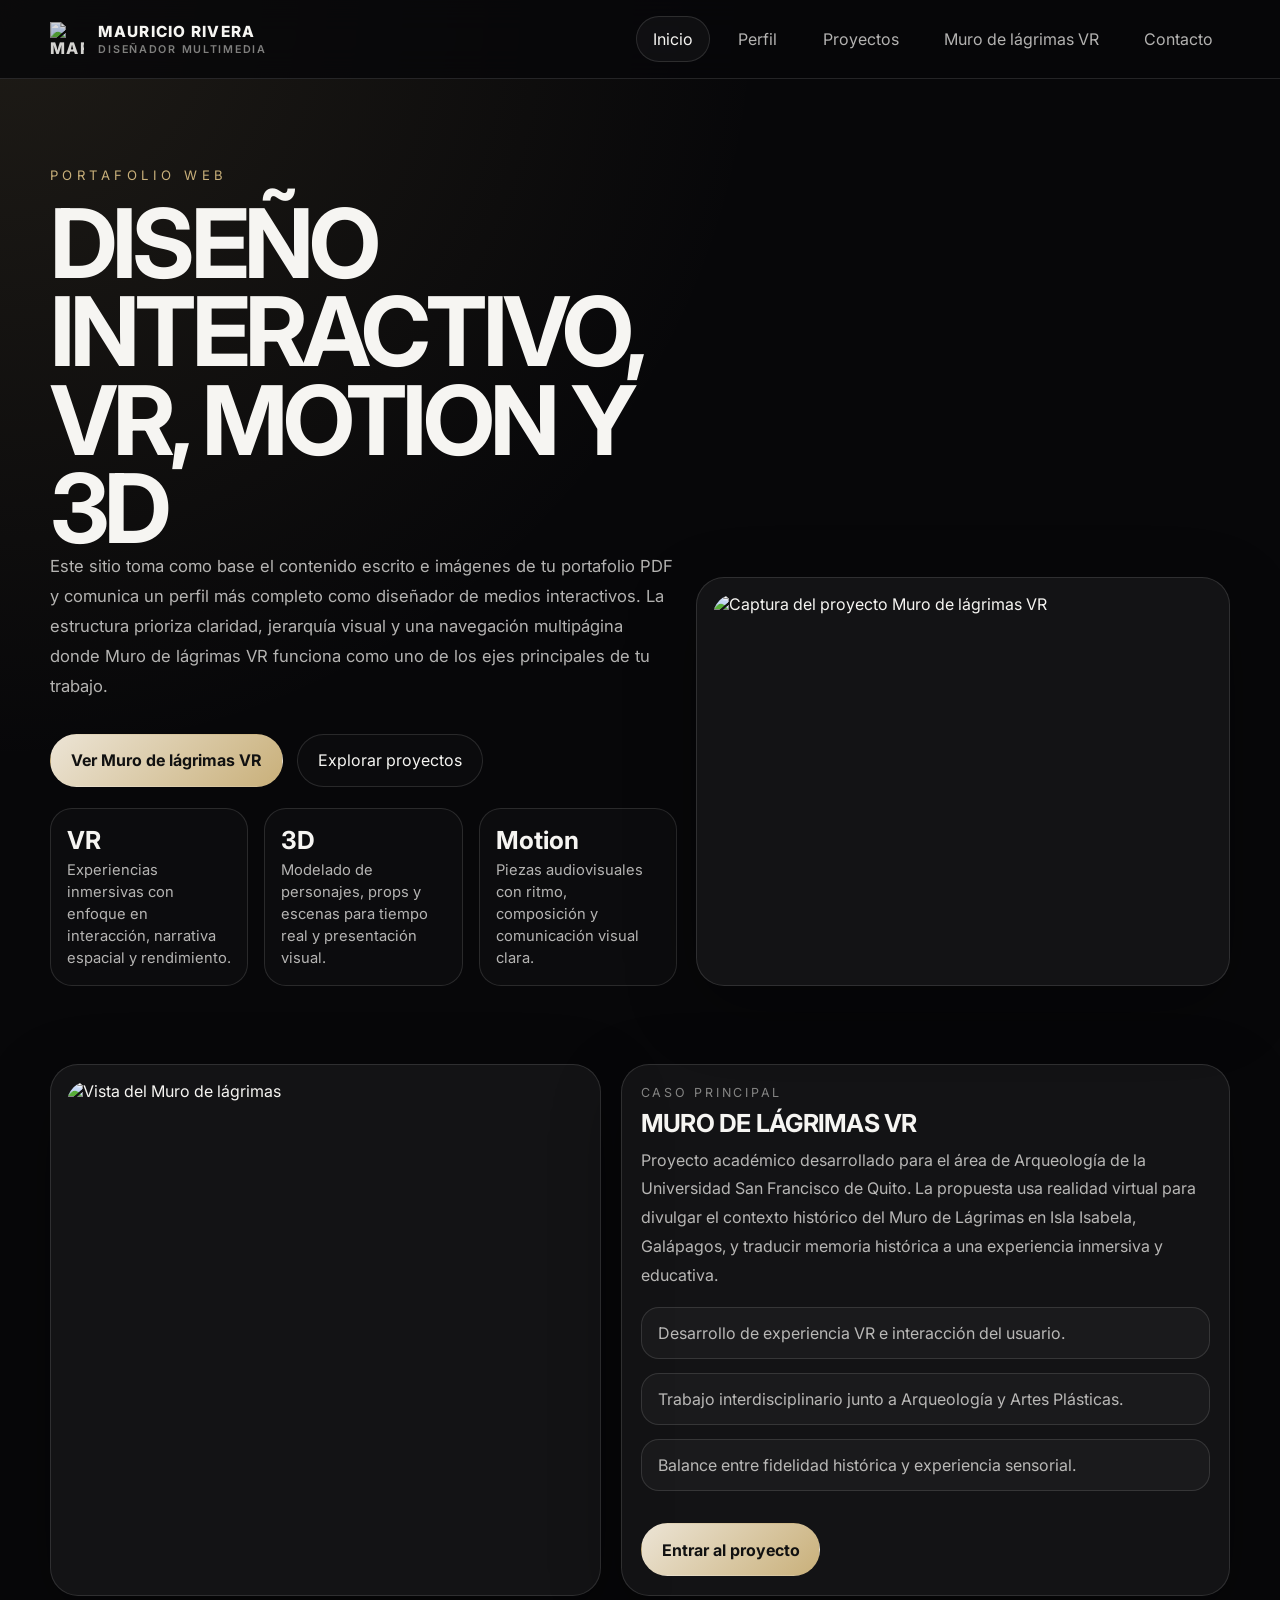
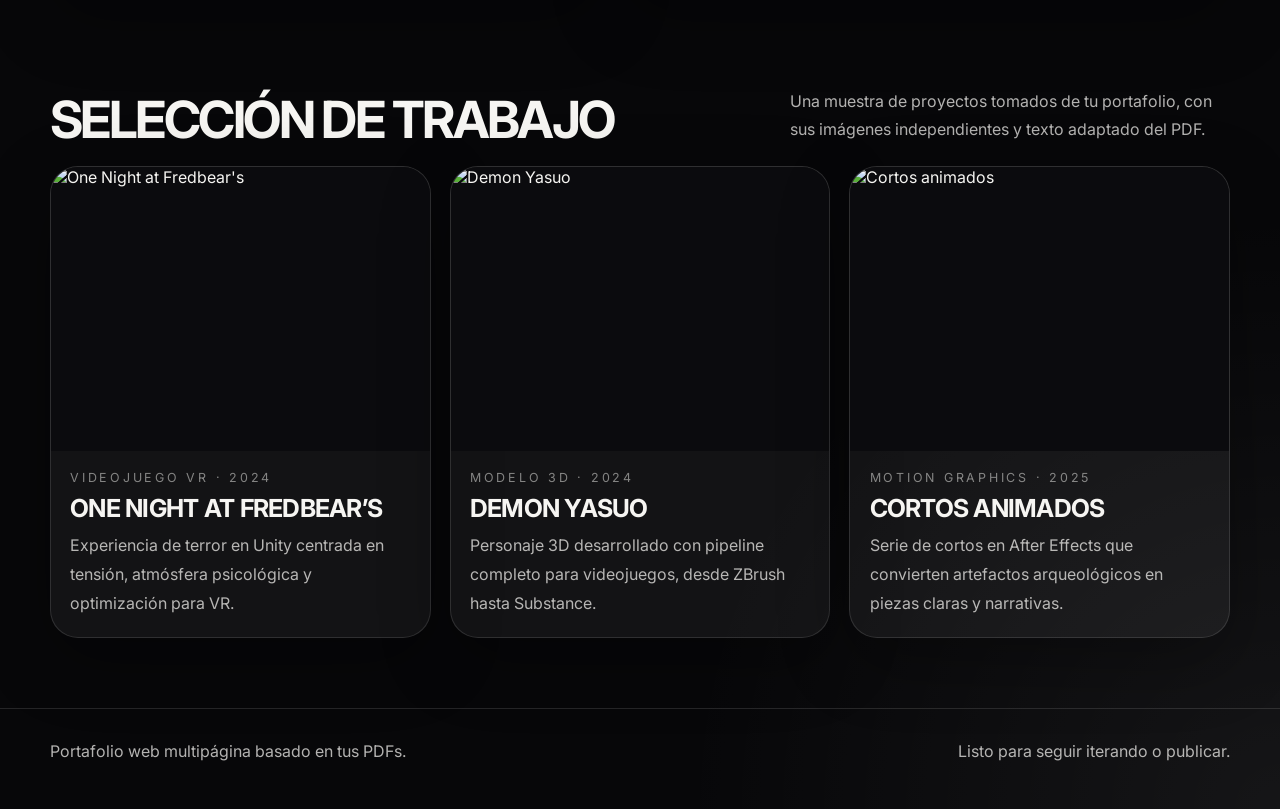
==== index.html @ 61625e36 "Add files via upload" ====
<!doctype html>
<html lang="es">
<head>
  <meta charset="UTF-8" />
  <meta name="viewport" content="width=device-width, initial-scale=1.0" />
  <title>Mauricio Rivera | Portafolio</title>
  <link rel="preconnect" href="https://fonts.googleapis.com">
  <link rel="preconnect" href="https://fonts.gstatic.com" crossorigin>
  <link href="https://fonts.googleapis.com/css2?family=Inter:wght@400;500;600;700;800;900&display=swap" rel="stylesheet">
  <link rel="stylesheet" href="styles.css" />
</head>
<body>
<nav class="nav">
  <div class="container nav-inner">
    <a class="brand" href="index.html">
      <img src="assets/logo-mark.png" alt="Marca gráfica" />
      <div>
        <span>Mauricio Rivera</span>
        <small>Diseñador Multimedia</small>
      </div>
    </a>
    <div class="nav-links">
      <a data-link href="index.html">Inicio</a>
      <a data-link href="about.html">Perfil</a>
      <a data-link href="projects.html">Proyectos</a>
      <a data-link href="muro-de-lagrimas-vr.html">Muro de lágrimas VR</a>
      <a data-link href="contact.html">Contacto</a>
    </div>
  </div>
</nav>

<header class="hero">
  <div class="container hero-grid">
    <div>
      <div class="kicker">Portafolio web</div>
      <h1>Diseño interactivo, VR, motion y 3D</h1>
      <p>Este sitio toma como base el contenido escrito e imágenes de tu portafolio PDF y comunica un perfil más completo como diseñador de medios interactivos. La estructura prioriza claridad, jerarquía visual y una navegación multipágina donde Muro de lágrimas VR funciona como uno de los ejes principales de tu trabajo.</p>
      <div class="actions">
        <a class="btn primary" href="muro-de-lagrimas-vr.html">Ver Muro de lágrimas VR</a>
        <a class="btn" href="projects.html">Explorar proyectos</a>
      </div>
      <div class="metric-grid">
        <div class="metric"><strong>VR</strong><span>Experiencias inmersivas con enfoque en interacción, narrativa espacial y rendimiento.</span></div>
        <div class="metric"><strong>3D</strong><span>Modelado de personajes, props y escenas para tiempo real y presentación visual.</span></div>
        <div class="metric"><strong>Motion</strong><span>Piezas audiovisuales con ritmo, composición y comunicación visual clara.</span></div>
      </div>
    </div>
    <div class="card hero-card">
      <img src="assets/muro-casa.png" alt="Captura del proyecto Muro de lágrimas VR" />
    </div>
  </div>
</header>

<section class="section">
  <div class="container">
    <div class="feature">
      <div class="card feature-media">
        <img src="assets/muro-contexto.png" alt="Vista del Muro de lágrimas" />
      </div>
      <div class="panel feature-copy">
        <div class="meta">Caso principal</div>
        <h3>Muro de lágrimas VR</h3>
        <p>Proyecto académico desarrollado para el área de Arqueología de la Universidad San Francisco de Quito. La propuesta usa realidad virtual para divulgar el contexto histórico del Muro de Lágrimas en Isla Isabela, Galápagos, y traducir memoria histórica a una experiencia inmersiva y educativa.</p>
        <div class="checklist">
          <div>Desarrollo de experiencia VR e interacción del usuario.</div>
          <div>Trabajo interdisciplinario junto a Arqueología y Artes Plásticas.</div>
          <div>Balance entre fidelidad histórica y experiencia sensorial.</div>
        </div>
        <div class="actions">
          <a class="btn primary" href="muro-de-lagrimas-vr.html">Entrar al proyecto</a>
        </div>
      </div>
    </div>
  </div>
</section>

<section class="section">
  <div class="container">
    <div class="section-head">
      <h2>Selección de trabajo</h2>
      <p>Una muestra de proyectos tomados de tu portafolio, con sus imágenes independientes y texto adaptado del PDF.</p>
    </div>
    <div class="grid-3">
      <article class="card project-card">
        <img src="assets/fredbears-desk.png" alt="One Night at Fredbear's" />
        <div class="copy">
          <div class="meta">Videojuego VR · 2024</div>
          <h3>One Night at Fredbear’s</h3>
          <p>Experiencia de terror en Unity centrada en tensión, atmósfera psicológica y optimización para VR.</p>
        </div>
      </article>
      <article class="card project-card">
        <img src="assets/demon-yasuo-main.png" alt="Demon Yasuo" />
        <div class="copy">
          <div class="meta">Modelo 3D · 2024</div>
          <h3>Demon Yasuo</h3>
          <p>Personaje 3D desarrollado con pipeline completo para videojuegos, desde ZBrush hasta Substance.</p>
        </div>
      </article>
      <article class="card project-card">
        <img src="assets/cortos-1.png" alt="Cortos animados" />
        <div class="copy">
          <div class="meta">Motion Graphics · 2025</div>
          <h3>Cortos animados</h3>
          <p>Serie de cortos en After Effects que convierten artefactos arqueológicos en piezas claras y narrativas.</p>
        </div>
      </article>
    </div>
  </div>
</section>

<footer class="footer"><div class="container"><span>Portafolio web multipágina basado en tus PDFs.</span><span>Listo para seguir iterando o publicar.</span></div></footer>
<script src="script.js"></script>
</body>
</html>
---- styles.css ----
:root {
  --bg: #070709;
  --bg-soft: #111116;
  --panel: rgba(255,255,255,0.05);
  --panel-2: rgba(255,255,255,0.08);
  --line: rgba(255,255,255,0.12);
  --text: #f6f5f2;
  --muted: rgba(246,245,242,0.72);
  --muted-2: rgba(246,245,242,0.5);
  --accent: #c9b07a;
  --accent-2: #ece4d5;
  --max: 1180px;
  --radius: 28px;
  --shadow: 0 22px 70px rgba(0,0,0,0.32);
}
* { box-sizing: border-box; }
html { scroll-behavior: smooth; }
body {
  margin: 0;
  font-family: Inter, ui-sans-serif, system-ui, -apple-system, BlinkMacSystemFont, "Segoe UI", sans-serif;
  color: var(--text);
  background:
    radial-gradient(circle at top left, rgba(201,176,122,0.12), transparent 28%),
    radial-gradient(circle at bottom right, rgba(255,255,255,0.06), transparent 22%),
    var(--bg);
}
a { color: inherit; text-decoration: none; }
img { max-width: 100%; display: block; }
.container { width: min(calc(100% - 2rem), var(--max)); margin: 0 auto; }
.nav {
  position: sticky; top: 0; z-index: 50;
  border-bottom: 1px solid var(--line);
  background: rgba(7,7,9,0.8);
  backdrop-filter: blur(16px);
}
.nav-inner {
  min-height: 78px; display: flex; align-items: center; justify-content: space-between; gap: 1rem;
}
.brand { display:flex; align-items:center; gap: .9rem; font-weight: 800; letter-spacing: .08em; text-transform: uppercase; }
.brand img { width: 34px; height: 34px; opacity:.86; }
.brand span { display:block; font-size:.96rem; }
.brand small { display:block; color: var(--muted-2); letter-spacing:.16em; font-weight:600; font-size:.67rem; margin-top:.18rem; }
.nav-links { display:flex; flex-wrap:wrap; gap:.7rem; }
.nav-links a {
  color: var(--muted); padding:.76rem 1rem; border-radius:999px; border:1px solid transparent; transition:.22s ease;
}
.nav-links a:hover, .nav-links a.active { color: var(--text); border-color: var(--line); background: rgba(255,255,255,0.04); }
.hero { padding: 5.5rem 0 3.6rem; }
.hero-grid, .grid-2, .grid-3, .split-hero, .masonry { display:grid; gap:1.2rem; }
.hero-grid { grid-template-columns: 1.08fr .92fr; align-items:end; }
.kicker { color: var(--accent); text-transform: uppercase; letter-spacing: .34em; font-size: .82rem; margin-bottom: 1rem; }
h1, h2, h3, h4, p { margin: 0; }
.hero h1, .page-head h1 { font-size: clamp(3rem, 7.5vw, 6.7rem); line-height: .92; text-transform: uppercase; letter-spacing: -.05em; }
.hero p, .page-head p, .lead { color: var(--muted); line-height: 1.8; font-size: 1.04rem; }
.actions { display:flex; flex-wrap:wrap; gap:.9rem; margin-top: 2rem; }
.btn {
  display:inline-flex; align-items:center; justify-content:center; padding:.96rem 1.24rem; border-radius:999px; border:1px solid var(--line);
  color: var(--text); transition:.22s ease; background: rgba(255,255,255,0.02);
}
.btn:hover { transform: translateY(-2px); }
.btn.primary { background: linear-gradient(135deg, var(--accent-2), var(--accent)); color:#111; border-color:transparent; font-weight:700; }
.card, .panel, .image-frame {
  border:1px solid var(--line); background: var(--panel); border-radius: var(--radius); box-shadow: var(--shadow);
}
.card { overflow:hidden; }
.panel { padding: 1.5rem; }
.hero-card { padding: 1rem; }
.hero-card img { width:100%; aspect-ratio: 4/3; object-fit: cover; border-radius: 22px; }
.section { padding: 1.3rem 0 4.4rem; }
.section-head {
  display:flex; align-items:end; justify-content:space-between; gap:1rem; margin-bottom:1.4rem;
}
.section-head h2 { font-size: clamp(2rem, 4vw, 4rem); line-height: .95; text-transform: uppercase; letter-spacing: -.05em; }
.section-head p { max-width: 44ch; color: var(--muted); line-height: 1.75; }
.grid-2 { grid-template-columns: repeat(2, minmax(0,1fr)); }
.grid-3 { grid-template-columns: repeat(3, minmax(0,1fr)); }
.meta { text-transform: uppercase; letter-spacing: .22em; color: var(--muted-2); font-size:.78rem; }
.project-card .copy, .feature-copy { padding:1.2rem; }
.project-card img { width:100%; aspect-ratio: 4/3; object-fit: cover; background:#0b0b0e; }
.project-card h3, .feature-copy h3 { font-size:1.55rem; text-transform: uppercase; margin:.5rem 0 .5rem; letter-spacing:-.03em; }
.project-card p, .feature-copy p, .panel p { color: var(--muted); line-height:1.8; }
.tags { display:flex; flex-wrap:wrap; gap:.6rem; margin-top:1rem; }
.tag { border:1px solid var(--line); border-radius:999px; padding:.44rem .75rem; color: var(--muted); font-size:.85rem; }
.metric-grid { display:grid; grid-template-columns: repeat(3,1fr); gap:1rem; margin-top: 1.3rem; }
.metric { padding:1rem; border-radius:22px; border:1px solid var(--line); background: rgba(255,255,255,0.025); }
.metric strong { display:block; font-size:1.55rem; margin-bottom:.25rem; }
.metric span { color: var(--muted); font-size:.92rem; line-height:1.5; }
.feature {
  display:grid; grid-template-columns: .95fr 1.05fr; gap:1.2rem; align-items:stretch;
}
.feature-media { padding:1rem; }
.feature-media img { width:100%; height:100%; min-height: 420px; object-fit: cover; border-radius:22px; }
.checklist { display:grid; gap:.85rem; margin-top:1.1rem; }
.checklist div, .bullet-list div {
  padding: .95rem 1rem; border-radius:18px; border:1px solid var(--line); background: rgba(255,255,255,0.03); color: var(--muted);
}
.gallery-4 { display:grid; grid-template-columns: repeat(4, minmax(0,1fr)); gap:1rem; }
.gallery-4 img, .gallery-3 img, .gallery-2 img {
  width:100%; aspect-ratio: 4/3; object-fit: cover; border-radius: 22px; border:1px solid var(--line); background:#0b0b0e;
}
.gallery-3 { display:grid; grid-template-columns: repeat(3, minmax(0,1fr)); gap:1rem; }
.gallery-2 { display:grid; grid-template-columns: repeat(2, minmax(0,1fr)); gap:1rem; }
.timeline { display:grid; gap:1rem; }
.timeline-item {
  display:grid; grid-template-columns: 110px 1fr; gap:1rem; padding:1.25rem; border-radius: 24px; border:1px solid var(--line); background: rgba(255,255,255,0.03);
}
.timeline-item .year { color: var(--accent); font-weight: 800; letter-spacing:.08em; }
.timeline-item h4 { text-transform: uppercase; margin-bottom:.35rem; }
.timeline-item p { color: var(--muted); line-height:1.75; }
.note-box {
  padding: 1.2rem 1.3rem; border-left: 3px solid var(--accent); background: rgba(255,255,255,0.03); border-radius: 0 22px 22px 0; color: var(--muted);
}
.footer { padding: 2rem 0 3rem; border-top:1px solid var(--line); color: var(--muted); }
.footer .container { display:flex; justify-content:space-between; gap:1rem; flex-wrap:wrap; }
.contact-stack { display:grid; gap:1rem; }
.contact-item { padding: 1.1rem 1.2rem; border:1px solid var(--line); border-radius:22px; background: rgba(255,255,255,0.03); }
.contact-item span { display:block; color: var(--muted-2); margin-bottom:.35rem; font-size:.88rem; }
.page-head { padding: 4.4rem 0 1.2rem; }
.page-grid { display:grid; grid-template-columns: .85fr 1.15fr; gap:1.2rem; align-items:start; }
.page-grid .panel.sticky { position: sticky; top: 104px; }
.project-banner { padding:1rem; }
.project-banner img { width:100%; aspect-ratio: 16/10; object-fit: cover; border-radius: 22px; }
.caption { color: var(--muted-2); font-size: .9rem; margin-top:.75rem; }
@media (max-width: 1024px) {
  .hero-grid, .feature, .page-grid, .grid-2, .grid-3, .gallery-4, .gallery-3, .gallery-2 { grid-template-columns: 1fr; }
  .metric-grid { grid-template-columns: 1fr; }
  .timeline-item { grid-template-columns: 1fr; }
}
@media (max-width: 760px) {
  .nav-inner { min-height: auto; padding: 1rem 0; align-items:start; flex-direction:column; }
  .nav-links { width:100%; }
}
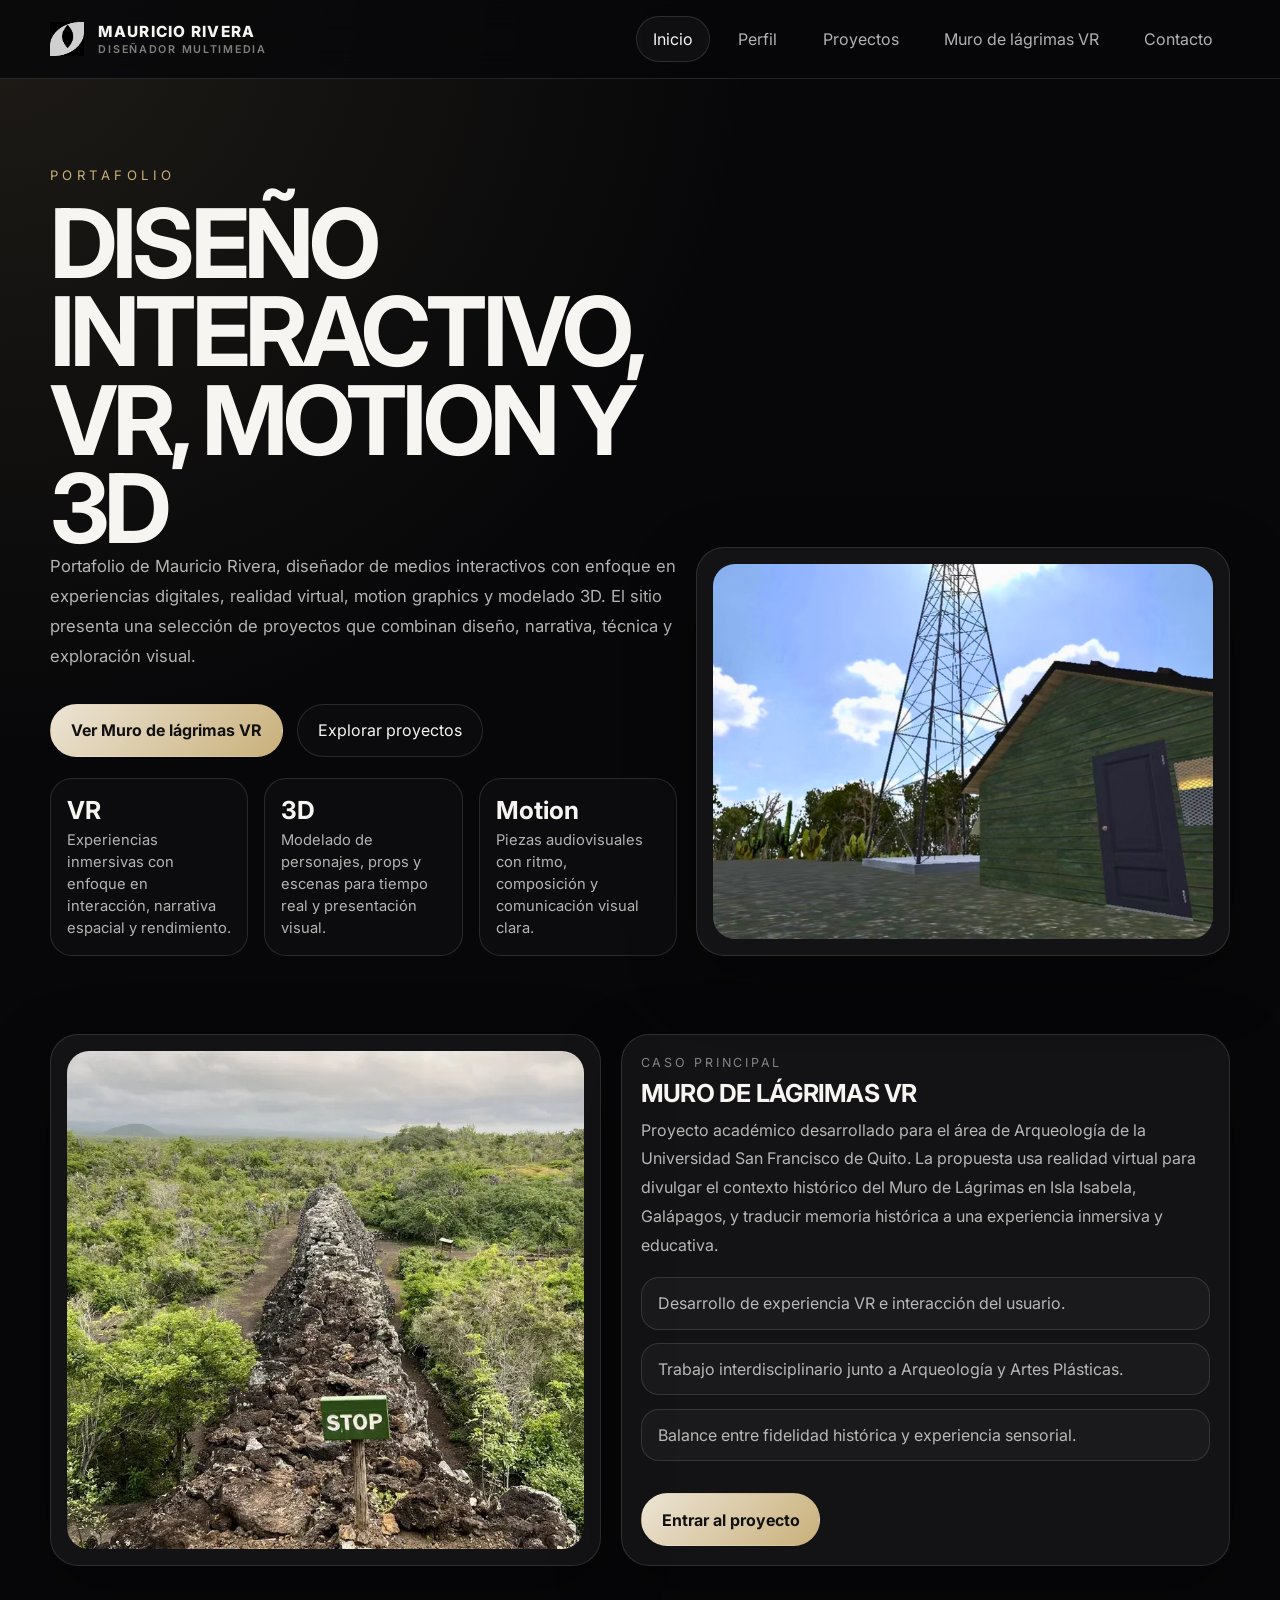
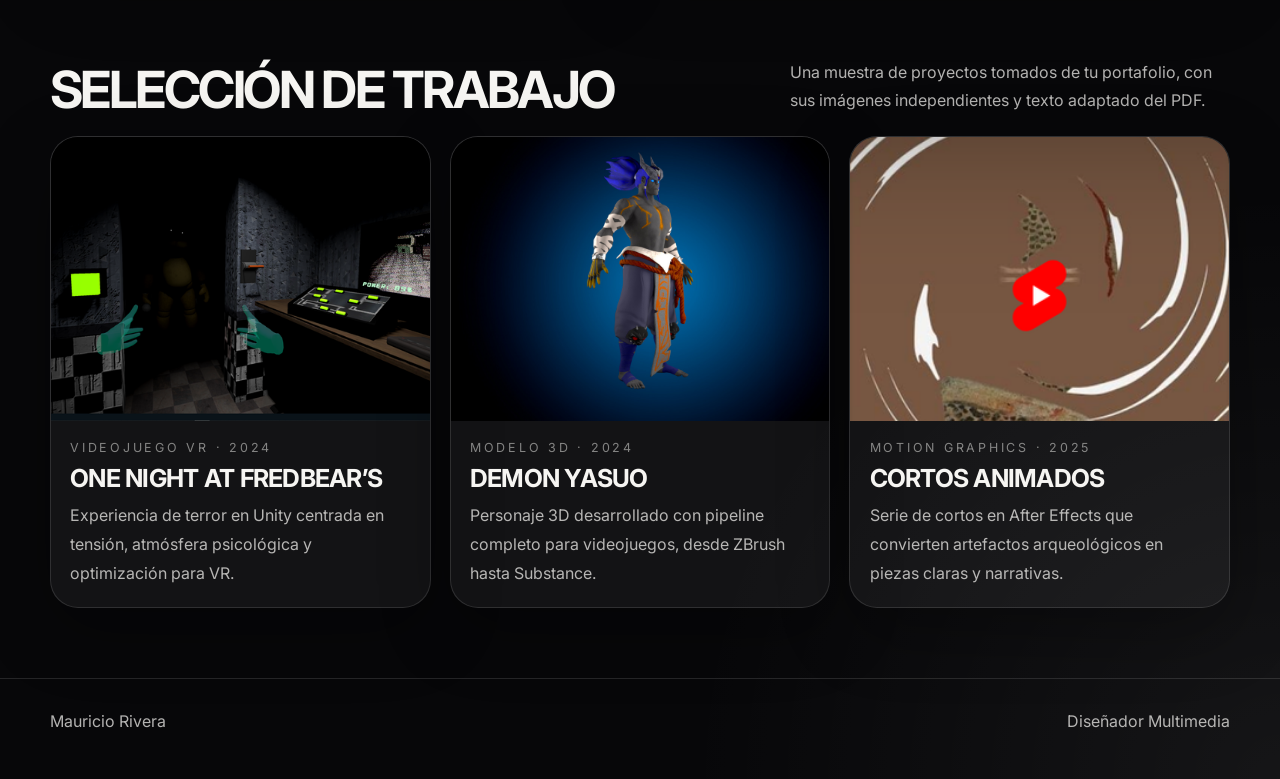
==== commit e89f3cc2: "Aa" ====
--- a/index.html
+++ b/index.html
@@ -32,9 +32,9 @@
 <header class="hero">
   <div class="container hero-grid">
     <div>
-      <div class="kicker">Portafolio web</div>
+      <div class="kicker">Portafolio</div>
       <h1>Diseño interactivo, VR, motion y 3D</h1>
-      <p>Este sitio toma como base el contenido escrito e imágenes de tu portafolio PDF y comunica un perfil más completo como diseñador de medios interactivos. La estructura prioriza claridad, jerarquía visual y una navegación multipágina donde Muro de lágrimas VR funciona como uno de los ejes principales de tu trabajo.</p>
+      <p>Portafolio de Mauricio Rivera, diseñador de medios interactivos con enfoque en experiencias digitales, realidad virtual, motion graphics y modelado 3D. El sitio presenta una selección de proyectos que combinan diseño, narrativa, técnica y exploración visual.</p>
       <div class="actions">
         <a class="btn primary" href="muro-de-lagrimas-vr.html">Ver Muro de lágrimas VR</a>
         <a class="btn" href="projects.html">Explorar proyectos</a>
@@ -109,7 +109,7 @@
   </div>
 </section>
 
-<footer class="footer"><div class="container"><span>Portafolio web multipágina basado en tus PDFs.</span><span>Listo para seguir iterando o publicar.</span></div></footer>
+<footer class="footer"><div class="container"><span>Mauricio Rivera</span><span>Diseñador Multimedia</span></div></footer>
 <script src="script.js"></script>
 </body>
 </html>
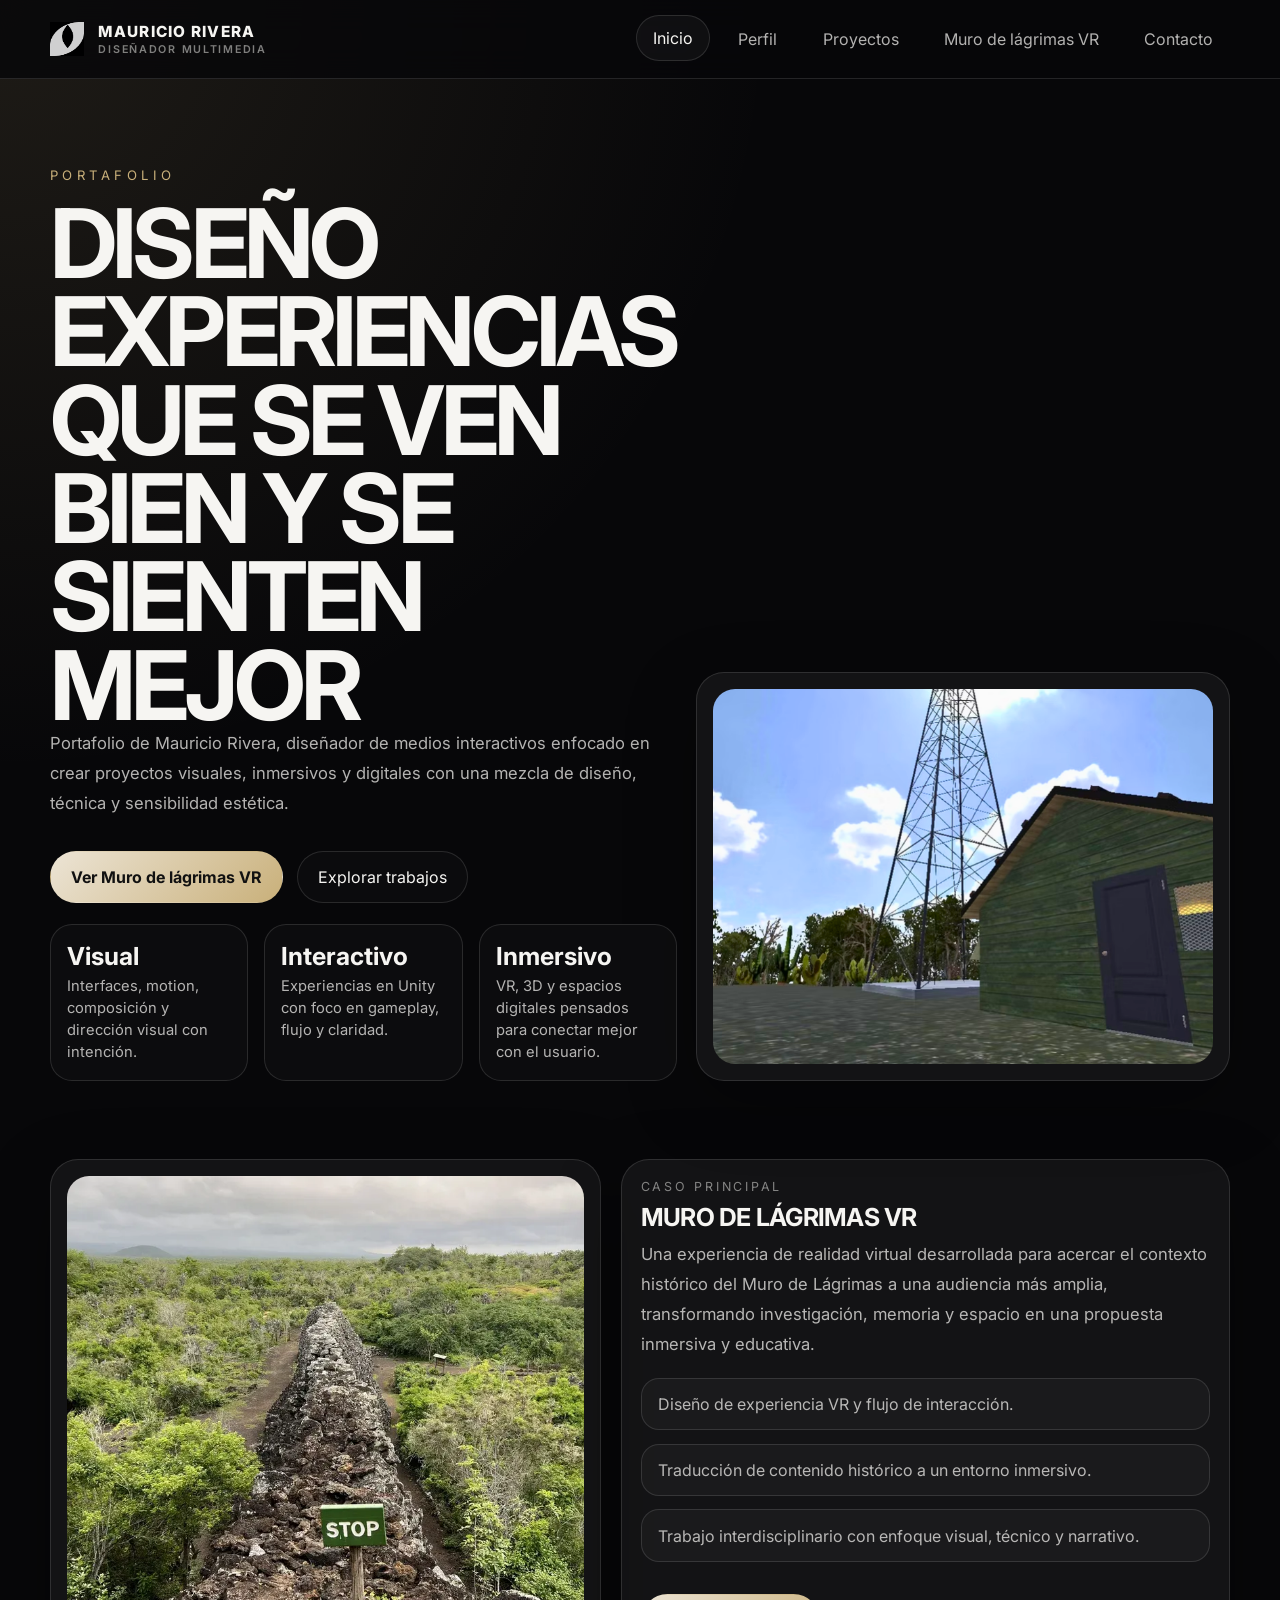
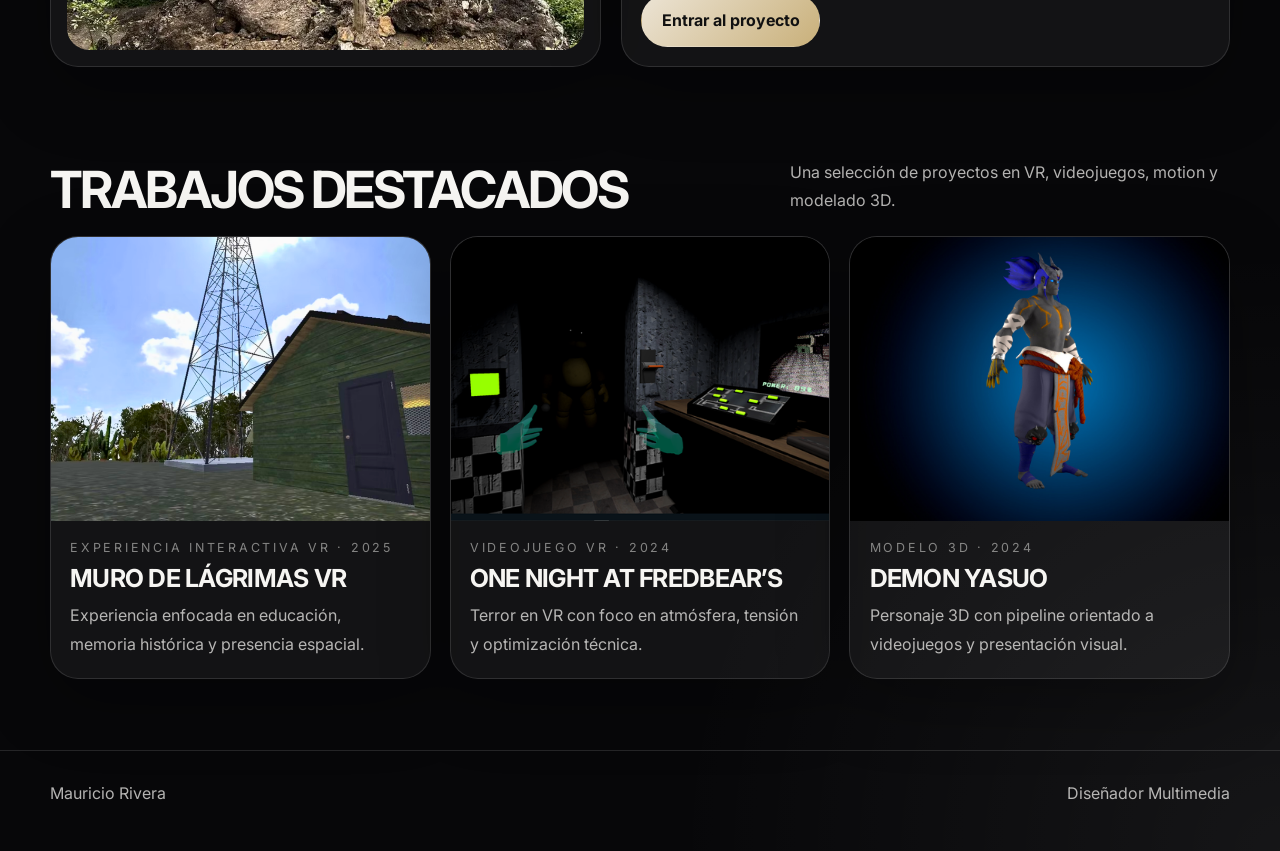
==== commit 7b6a4993: "A" ====
--- a/index.html
+++ b/index.html
@@ -29,82 +29,82 @@
   </div>
 </nav>
 
-<header class="hero">
+<header class="hero reveal">
   <div class="container hero-grid">
     <div>
       <div class="kicker">Portafolio</div>
-      <h1>Diseño interactivo, VR, motion y 3D</h1>
-      <p>Portafolio de Mauricio Rivera, diseñador de medios interactivos con enfoque en experiencias digitales, realidad virtual, motion graphics y modelado 3D. El sitio presenta una selección de proyectos que combinan diseño, narrativa, técnica y exploración visual.</p>
+      <h1>Diseño experiencias que se ven bien y se sienten mejor</h1>
+      <p>Portafolio de Mauricio Rivera, diseñador de medios interactivos enfocado en crear proyectos visuales, inmersivos y digitales con una mezcla de diseño, técnica y sensibilidad estética.</p>
       <div class="actions">
-        <a class="btn primary" href="muro-de-lagrimas-vr.html">Ver Muro de lágrimas VR</a>
-        <a class="btn" href="projects.html">Explorar proyectos</a>
+        <a class="btn primary magnetic" href="muro-de-lagrimas-vr.html">Ver Muro de lágrimas VR</a>
+        <a class="btn magnetic" href="projects.html">Explorar trabajos</a>
       </div>
       <div class="metric-grid">
-        <div class="metric"><strong>VR</strong><span>Experiencias inmersivas con enfoque en interacción, narrativa espacial y rendimiento.</span></div>
-        <div class="metric"><strong>3D</strong><span>Modelado de personajes, props y escenas para tiempo real y presentación visual.</span></div>
-        <div class="metric"><strong>Motion</strong><span>Piezas audiovisuales con ritmo, composición y comunicación visual clara.</span></div>
+        <div class="metric glass lift"><strong>Visual</strong><span>Interfaces, motion, composición y dirección visual con intención.</span></div>
+        <div class="metric glass lift"><strong>Interactivo</strong><span>Experiencias en Unity con foco en gameplay, flujo y claridad.</span></div>
+        <div class="metric glass lift"><strong>Inmersivo</strong><span>VR, 3D y espacios digitales pensados para conectar mejor con el usuario.</span></div>
       </div>
     </div>
-    <div class="card hero-card">
+    <div class="card hero-card tilt-card floating">
       <img src="assets/muro-casa.png" alt="Captura del proyecto Muro de lágrimas VR" />
     </div>
   </div>
 </header>
 
-<section class="section">
+<section class="section reveal">
   <div class="container">
     <div class="feature">
-      <div class="card feature-media">
+      <div class="card feature-media tilt-card">
         <img src="assets/muro-contexto.png" alt="Vista del Muro de lágrimas" />
       </div>
-      <div class="panel feature-copy">
+      <div class="panel feature-copy glass">
         <div class="meta">Caso principal</div>
         <h3>Muro de lágrimas VR</h3>
-        <p>Proyecto académico desarrollado para el área de Arqueología de la Universidad San Francisco de Quito. La propuesta usa realidad virtual para divulgar el contexto histórico del Muro de Lágrimas en Isla Isabela, Galápagos, y traducir memoria histórica a una experiencia inmersiva y educativa.</p>
+        <p>Una experiencia de realidad virtual desarrollada para acercar el contexto histórico del Muro de Lágrimas a una audiencia más amplia, transformando investigación, memoria y espacio en una propuesta inmersiva y educativa.</p>
         <div class="checklist">
-          <div>Desarrollo de experiencia VR e interacción del usuario.</div>
-          <div>Trabajo interdisciplinario junto a Arqueología y Artes Plásticas.</div>
-          <div>Balance entre fidelidad histórica y experiencia sensorial.</div>
+          <div>Diseño de experiencia VR y flujo de interacción.</div>
+          <div>Traducción de contenido histórico a un entorno inmersivo.</div>
+          <div>Trabajo interdisciplinario con enfoque visual, técnico y narrativo.</div>
         </div>
         <div class="actions">
-          <a class="btn primary" href="muro-de-lagrimas-vr.html">Entrar al proyecto</a>
+          <a class="btn primary magnetic" href="muro-de-lagrimas-vr.html">Entrar al proyecto</a>
         </div>
       </div>
     </div>
   </div>
 </section>
 
-<section class="section">
+<section class="section reveal">
   <div class="container">
     <div class="section-head">
-      <h2>Selección de trabajo</h2>
-      <p>Una muestra de proyectos tomados de tu portafolio, con sus imágenes independientes y texto adaptado del PDF.</p>
+      <h2>Trabajos destacados</h2>
+      <p>Una selección de proyectos en VR, videojuegos, motion y modelado 3D.</p>
     </div>
     <div class="grid-3">
-      <article class="card project-card">
+      <a class="card project-card card-link tilt-card" href="muro-de-lagrimas-vr.html">
+        <img src="assets/muro-casa.png" alt="Muro de lágrimas VR" />
+        <div class="copy">
+          <div class="meta">Experiencia interactiva VR · 2025</div>
+          <h3>Muro de lágrimas VR</h3>
+          <p>Experiencia enfocada en educación, memoria histórica y presencia espacial.</p>
+        </div>
+      </a>
+      <a class="card project-card card-link tilt-card" href="projects.html#fredbears">
         <img src="assets/fredbears-desk.png" alt="One Night at Fredbear's" />
         <div class="copy">
           <div class="meta">Videojuego VR · 2024</div>
           <h3>One Night at Fredbear’s</h3>
-          <p>Experiencia de terror en Unity centrada en tensión, atmósfera psicológica y optimización para VR.</p>
+          <p>Terror en VR con foco en atmósfera, tensión y optimización técnica.</p>
         </div>
-      </article>
-      <article class="card project-card">
+      </a>
+      <a class="card project-card card-link tilt-card" href="projects.html#demon-yasuo">
         <img src="assets/demon-yasuo-main.png" alt="Demon Yasuo" />
         <div class="copy">
           <div class="meta">Modelo 3D · 2024</div>
           <h3>Demon Yasuo</h3>
-          <p>Personaje 3D desarrollado con pipeline completo para videojuegos, desde ZBrush hasta Substance.</p>
+          <p>Personaje 3D con pipeline orientado a videojuegos y presentación visual.</p>
         </div>
-      </article>
-      <article class="card project-card">
-        <img src="assets/cortos-1.png" alt="Cortos animados" />
-        <div class="copy">
-          <div class="meta">Motion Graphics · 2025</div>
-          <h3>Cortos animados</h3>
-          <p>Serie de cortos en After Effects que convierten artefactos arqueológicos en piezas claras y narrativas.</p>
-        </div>
-      </article>
+      </a>
     </div>
   </div>
 </section>
@@ -112,4 +112,4 @@
 <footer class="footer"><div class="container"><span>Mauricio Rivera</span><span>Diseñador Multimedia</span></div></footer>
 <script src="script.js"></script>
 </body>
-</html>+</html>
--- a/styles.css
+++ b/styles.css
@@ -1,4 +1,3 @@
-
 :root {
   --bg: #070709;
   --bg-soft: #111116;
@@ -34,98 +33,101 @@
   background: rgba(7,7,9,0.8);
   backdrop-filter: blur(16px);
 }
-.nav-inner {
-  min-height: 78px; display: flex; align-items: center; justify-content: space-between; gap: 1rem;
-}
+.nav-inner { min-height: 78px; display: flex; align-items: center; justify-content: space-between; gap: 1rem; }
 .brand { display:flex; align-items:center; gap: .9rem; font-weight: 800; letter-spacing: .08em; text-transform: uppercase; }
 .brand img { width: 34px; height: 34px; opacity:.86; }
 .brand span { display:block; font-size:.96rem; }
 .brand small { display:block; color: var(--muted-2); letter-spacing:.16em; font-weight:600; font-size:.67rem; margin-top:.18rem; }
 .nav-links { display:flex; flex-wrap:wrap; gap:.7rem; }
-.nav-links a {
-  color: var(--muted); padding:.76rem 1rem; border-radius:999px; border:1px solid transparent; transition:.22s ease;
-}
-.nav-links a:hover, .nav-links a.active { color: var(--text); border-color: var(--line); background: rgba(255,255,255,0.04); }
+.nav-links a { color: var(--muted); padding:.76rem 1rem; border-radius:999px; border:1px solid transparent; transition:.28s ease; }
+.nav-links a:hover, .nav-links a.active { color: var(--text); border-color: var(--line); background: rgba(255,255,255,0.04); transform: translateY(-1px); }
 .hero { padding: 5.5rem 0 3.6rem; }
-.hero-grid, .grid-2, .grid-3, .split-hero, .masonry { display:grid; gap:1.2rem; }
+.hero-grid, .grid-2, .grid-3 { display:grid; gap:1.2rem; }
 .hero-grid { grid-template-columns: 1.08fr .92fr; align-items:end; }
 .kicker { color: var(--accent); text-transform: uppercase; letter-spacing: .34em; font-size: .82rem; margin-bottom: 1rem; }
 h1, h2, h3, h4, p { margin: 0; }
 .hero h1, .page-head h1 { font-size: clamp(3rem, 7.5vw, 6.7rem); line-height: .92; text-transform: uppercase; letter-spacing: -.05em; }
-.hero p, .page-head p, .lead { color: var(--muted); line-height: 1.8; font-size: 1.04rem; }
+.hero p, .page-head p, .lead, .panel p { color: var(--muted); line-height: 1.8; font-size: 1.04rem; }
 .actions { display:flex; flex-wrap:wrap; gap:.9rem; margin-top: 2rem; }
-.btn {
-  display:inline-flex; align-items:center; justify-content:center; padding:.96rem 1.24rem; border-radius:999px; border:1px solid var(--line);
-  color: var(--text); transition:.22s ease; background: rgba(255,255,255,0.02);
-}
-.btn:hover { transform: translateY(-2px); }
+.btn { display:inline-flex; align-items:center; justify-content:center; padding:.96rem 1.24rem; border-radius:999px; border:1px solid var(--line); color: var(--text); transition:.28s ease; background: rgba(255,255,255,0.02); }
+.btn:hover { transform: translateY(-3px) scale(1.01); box-shadow: 0 12px 30px rgba(0,0,0,.25); }
 .btn.primary { background: linear-gradient(135deg, var(--accent-2), var(--accent)); color:#111; border-color:transparent; font-weight:700; }
-.card, .panel, .image-frame {
-  border:1px solid var(--line); background: var(--panel); border-radius: var(--radius); box-shadow: var(--shadow);
-}
-.card { overflow:hidden; }
-.panel { padding: 1.5rem; }
+.card, .panel, .image-frame { border:1px solid var(--line); background: var(--panel); border-radius: var(--radius); box-shadow: var(--shadow); }
+.card { overflow:hidden; transition: transform .35s ease, border-color .35s ease, box-shadow .35s ease, background .35s ease; }
+.card:hover, .panel:hover { border-color: rgba(255,255,255,.22); box-shadow: 0 25px 80px rgba(0,0,0,.38); }
+.panel { padding: 1.5rem; transition: transform .35s ease, border-color .35s ease, box-shadow .35s ease; }
 .hero-card { padding: 1rem; }
 .hero-card img { width:100%; aspect-ratio: 4/3; object-fit: cover; border-radius: 22px; }
 .section { padding: 1.3rem 0 4.4rem; }
-.section-head {
-  display:flex; align-items:end; justify-content:space-between; gap:1rem; margin-bottom:1.4rem;
-}
+.section-head { display:flex; align-items:end; justify-content:space-between; gap:1rem; margin-bottom:1.4rem; }
 .section-head h2 { font-size: clamp(2rem, 4vw, 4rem); line-height: .95; text-transform: uppercase; letter-spacing: -.05em; }
 .section-head p { max-width: 44ch; color: var(--muted); line-height: 1.75; }
 .grid-2 { grid-template-columns: repeat(2, minmax(0,1fr)); }
 .grid-3 { grid-template-columns: repeat(3, minmax(0,1fr)); }
 .meta { text-transform: uppercase; letter-spacing: .22em; color: var(--muted-2); font-size:.78rem; }
 .project-card .copy, .feature-copy { padding:1.2rem; }
-.project-card img { width:100%; aspect-ratio: 4/3; object-fit: cover; background:#0b0b0e; }
+.project-card img { width:100%; aspect-ratio: 4/3; object-fit: cover; background:#0b0b0e; transition: transform .55s ease; }
+.project-card:hover img, .feature-media:hover img, .hero-card:hover img { transform: scale(1.04); }
 .project-card h3, .feature-copy h3 { font-size:1.55rem; text-transform: uppercase; margin:.5rem 0 .5rem; letter-spacing:-.03em; }
-.project-card p, .feature-copy p, .panel p { color: var(--muted); line-height:1.8; }
+.project-card p, .feature-copy p { color: var(--muted); line-height:1.8; }
 .tags { display:flex; flex-wrap:wrap; gap:.6rem; margin-top:1rem; }
 .tag { border:1px solid var(--line); border-radius:999px; padding:.44rem .75rem; color: var(--muted); font-size:.85rem; }
 .metric-grid { display:grid; grid-template-columns: repeat(3,1fr); gap:1rem; margin-top: 1.3rem; }
-.metric { padding:1rem; border-radius:22px; border:1px solid var(--line); background: rgba(255,255,255,0.025); }
+.metric { padding:1rem; border-radius:22px; border:1px solid var(--line); background: rgba(255,255,255,0.025); transition: transform .3s ease, border-color .3s ease, background .3s ease; }
+.metric:hover { transform: translateY(-6px); border-color: rgba(255,255,255,.22); background: rgba(255,255,255,0.05); }
 .metric strong { display:block; font-size:1.55rem; margin-bottom:.25rem; }
 .metric span { color: var(--muted); font-size:.92rem; line-height:1.5; }
-.feature {
-  display:grid; grid-template-columns: .95fr 1.05fr; gap:1.2rem; align-items:stretch;
-}
+.feature { display:grid; grid-template-columns: .95fr 1.05fr; gap:1.2rem; align-items:stretch; }
 .feature-media { padding:1rem; }
 .feature-media img { width:100%; height:100%; min-height: 420px; object-fit: cover; border-radius:22px; }
 .checklist { display:grid; gap:.85rem; margin-top:1.1rem; }
-.checklist div, .bullet-list div {
-  padding: .95rem 1rem; border-radius:18px; border:1px solid var(--line); background: rgba(255,255,255,0.03); color: var(--muted);
-}
-.gallery-4 { display:grid; grid-template-columns: repeat(4, minmax(0,1fr)); gap:1rem; }
-.gallery-4 img, .gallery-3 img, .gallery-2 img {
-  width:100%; aspect-ratio: 4/3; object-fit: cover; border-radius: 22px; border:1px solid var(--line); background:#0b0b0e;
-}
-.gallery-3 { display:grid; grid-template-columns: repeat(3, minmax(0,1fr)); gap:1rem; }
-.gallery-2 { display:grid; grid-template-columns: repeat(2, minmax(0,1fr)); gap:1rem; }
-.timeline { display:grid; gap:1rem; }
-.timeline-item {
-  display:grid; grid-template-columns: 110px 1fr; gap:1rem; padding:1.25rem; border-radius: 24px; border:1px solid var(--line); background: rgba(255,255,255,0.03);
-}
-.timeline-item .year { color: var(--accent); font-weight: 800; letter-spacing:.08em; }
-.timeline-item h4 { text-transform: uppercase; margin-bottom:.35rem; }
-.timeline-item p { color: var(--muted); line-height:1.75; }
-.note-box {
-  padding: 1.2rem 1.3rem; border-left: 3px solid var(--accent); background: rgba(255,255,255,0.03); border-radius: 0 22px 22px 0; color: var(--muted);
-}
+.checklist div { padding: .95rem 1rem; border-radius:18px; border:1px solid var(--line); background: rgba(255,255,255,0.03); color: var(--muted); transition: transform .25s ease, background .25s ease; }
+.checklist div:hover { transform: translateX(6px); background: rgba(255,255,255,0.05); }
 .footer { padding: 2rem 0 3rem; border-top:1px solid var(--line); color: var(--muted); }
 .footer .container { display:flex; justify-content:space-between; gap:1rem; flex-wrap:wrap; }
-.contact-stack { display:grid; gap:1rem; }
-.contact-item { padding: 1.1rem 1.2rem; border:1px solid var(--line); border-radius:22px; background: rgba(255,255,255,0.03); }
-.contact-item span { display:block; color: var(--muted-2); margin-bottom:.35rem; font-size:.88rem; }
 .page-head { padding: 4.4rem 0 1.2rem; }
-.page-grid { display:grid; grid-template-columns: .85fr 1.15fr; gap:1.2rem; align-items:start; }
-.page-grid .panel.sticky { position: sticky; top: 104px; }
-.project-banner { padding:1rem; }
-.project-banner img { width:100%; aspect-ratio: 16/10; object-fit: cover; border-radius: 22px; }
-.caption { color: var(--muted-2); font-size: .9rem; margin-top:.75rem; }
+.note-box { padding: 1.2rem 1.3rem; border-left: 3px solid var(--accent); background: rgba(255,255,255,0.03); border-radius: 0 22px 22px 0; color: var(--muted); }
+.tools-grid { display:grid; grid-template-columns: repeat(2, minmax(0,1fr)); gap:1rem; }
+.tool-card { display:flex; gap:1rem; align-items:center; padding:1rem 1.1rem; border:1px solid var(--line); border-radius:24px; background: rgba(255,255,255,.03); transition: transform .3s ease, border-color .3s ease, background .3s ease; }
+.tool-card:hover { transform: translateY(-6px); border-color: rgba(255,255,255,.25); background: rgba(255,255,255,.05); }
+.tool-card strong { display:block; font-size:1.05rem; }
+.tool-card span { display:block; color: var(--muted); margin-top:.2rem; font-size:.92rem; }
+.tool-logo { width:56px; height:56px; border-radius:18px; display:grid; place-items:center; font-weight:900; letter-spacing:-.04em; color:#111; }
+.tool-logo.adobe { background: linear-gradient(135deg, #ff6a00, #ffcf4d); }
+.tool-logo.unity { background: linear-gradient(135deg, #efefef, #9f9f9f); }
+.tool-logo.blender { background: linear-gradient(135deg, #ff8c2f, #ffd08c); }
+.tool-logo.maya { background: linear-gradient(135deg, #4de2df, #86ffcc); }
+.tool-logo.godot { background: linear-gradient(135deg, #7ea5ff, #d4deff); }
+.skills-list { display:grid; gap:1rem; }
+.skill-row { padding:1rem 1.1rem; border-radius:24px; border:1px solid var(--line); background: rgba(255,255,255,.03); }
+.skill-top { display:flex; justify-content:space-between; gap:1rem; margin-bottom:.7rem; font-weight:700; }
+.skill-bar { height:12px; border-radius:999px; background: rgba(255,255,255,.08); overflow:hidden; }
+.skill-bar span { display:block; height:100%; border-radius:999px; background: linear-gradient(135deg, var(--accent-2), var(--accent)); box-shadow: 0 0 24px rgba(201,176,122,.35); animation: growBar 1.6s ease; }
+@keyframes growBar { from { width:0 !important; } }
+.contact-form { display:grid; gap:1rem; margin-top:1rem; }
+.contact-form label { display:grid; gap:.45rem; }
+.contact-form span { color: var(--muted-2); font-size:.92rem; }
+.contact-form input, .contact-form textarea { width:100%; border:none; outline:none; color:var(--text); background: rgba(255,255,255,.04); border:1px solid var(--line); border-radius:18px; padding:1rem; font: inherit; transition: border-color .25s ease, transform .25s ease, background .25s ease; }
+.contact-form textarea { min-height: 150px; resize: vertical; }
+.contact-form input:focus, .contact-form textarea:focus { border-color: rgba(255,255,255,.25); background: rgba(255,255,255,.06); transform: translateY(-1px); }
+.form-note { color: var(--muted-2); font-size:.92rem; }
+.social-wrap { margin-top:1.1rem; }
+.linkedin-link { width:max-content; display:inline-flex; align-items:center; gap:.8rem; padding:1rem 1.2rem; border-radius:999px; border:1px solid var(--line); background: rgba(255,255,255,.03); transition:.28s ease; }
+.linkedin-link svg { width:22px; height:22px; fill: currentColor; transition: transform .28s ease; }
+.linkedin-link:hover { color:#fff; background:#0a66c2; border-color:#0a66c2; transform: translateY(-4px) scale(1.02); box-shadow: 0 12px 30px rgba(10,102,194,.3); }
+.linkedin-link:hover svg { transform: scale(1.15) rotate(-6deg); }
+.card-link { display:block; }
+.reveal { opacity: 0; transform: translateY(22px); animation: revealUp .8s ease forwards; }
+.reveal:nth-of-type(2) { animation-delay: .08s; }
+.reveal:nth-of-type(3) { animation-delay: .16s; }
+.reveal:nth-of-type(4) { animation-delay: .24s; }
+@keyframes revealUp { to { opacity:1; transform:translateY(0); } }
+.floating { animation: floaty 6s ease-in-out infinite; }
+@keyframes floaty { 0%,100% { transform: translateY(0); } 50% { transform: translateY(-8px); } }
+.glass { backdrop-filter: blur(14px); }
 @media (max-width: 1024px) {
-  .hero-grid, .feature, .page-grid, .grid-2, .grid-3, .gallery-4, .gallery-3, .gallery-2 { grid-template-columns: 1fr; }
+  .hero-grid, .feature, .grid-2, .grid-3, .tools-grid { grid-template-columns: 1fr; }
   .metric-grid { grid-template-columns: 1fr; }
-  .timeline-item { grid-template-columns: 1fr; }
 }
 @media (max-width: 760px) {
   .nav-inner { min-height: auto; padding: 1rem 0; align-items:start; flex-direction:column; }
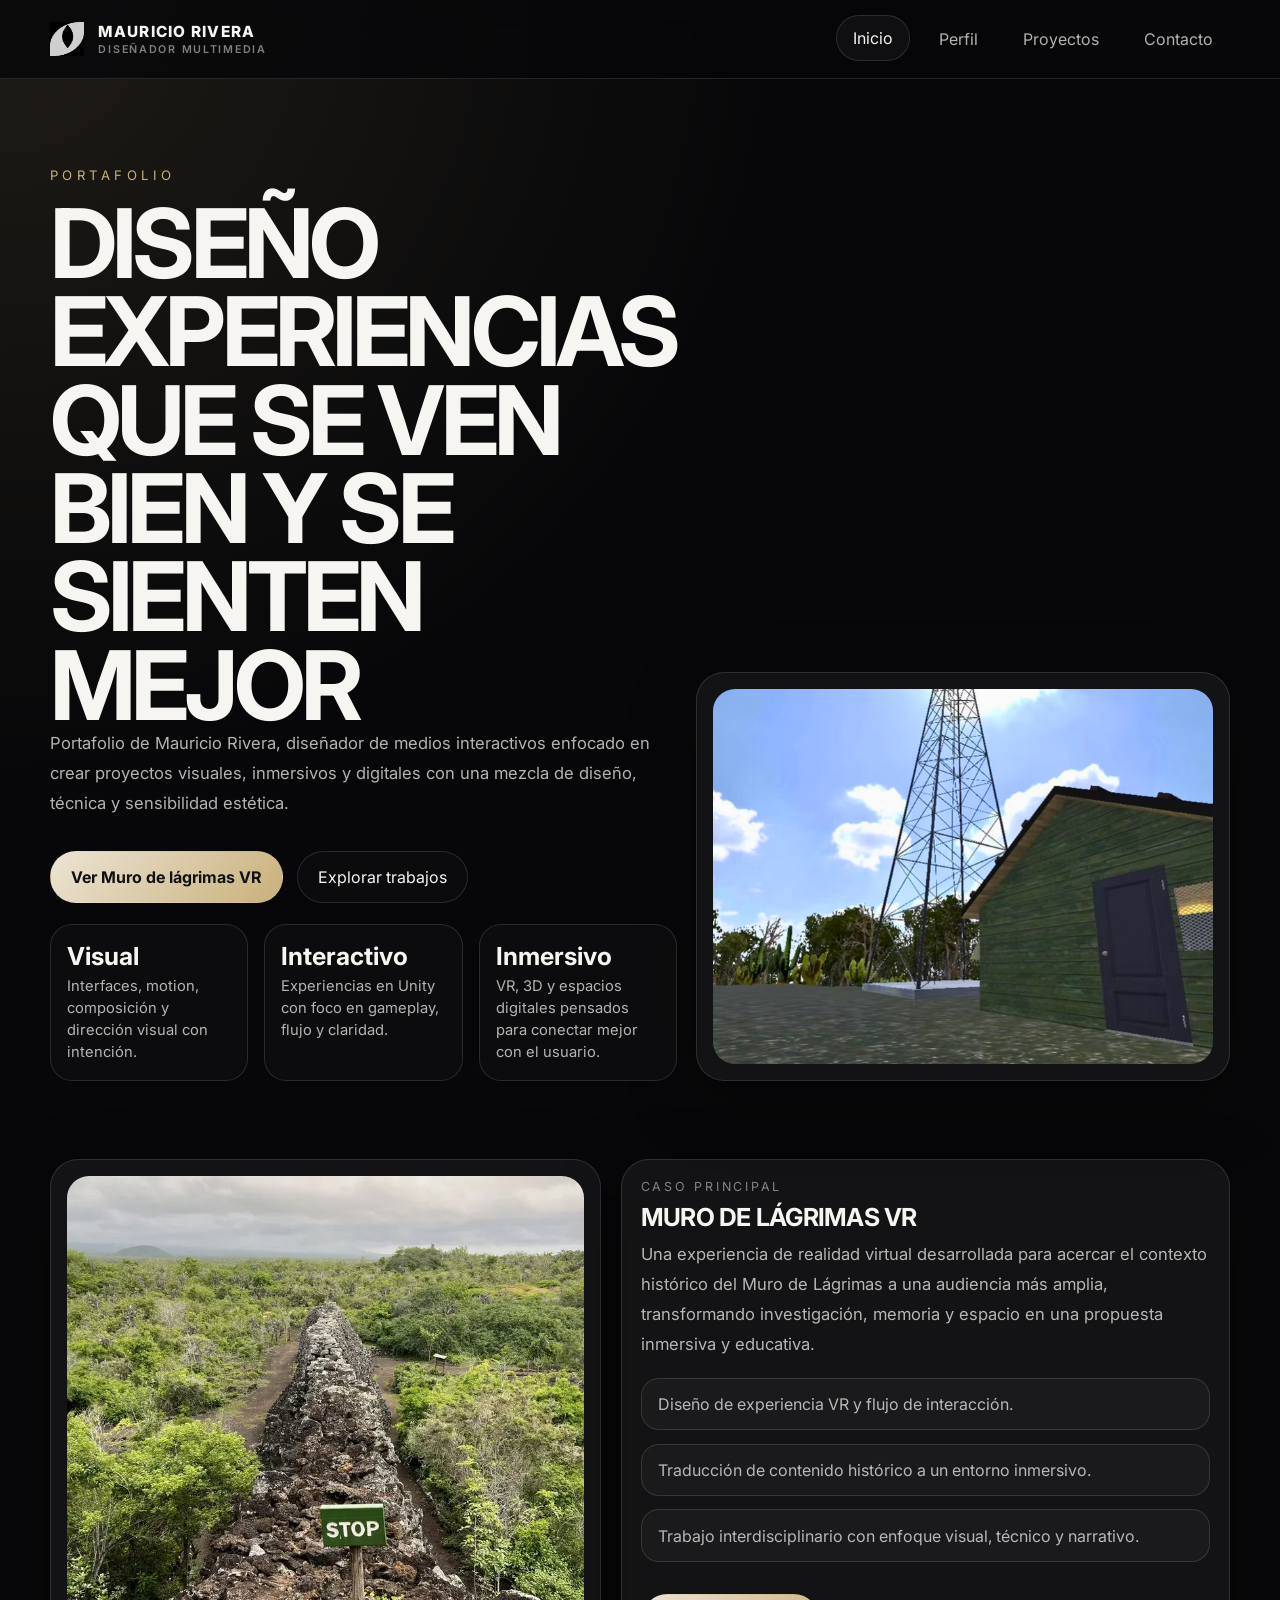
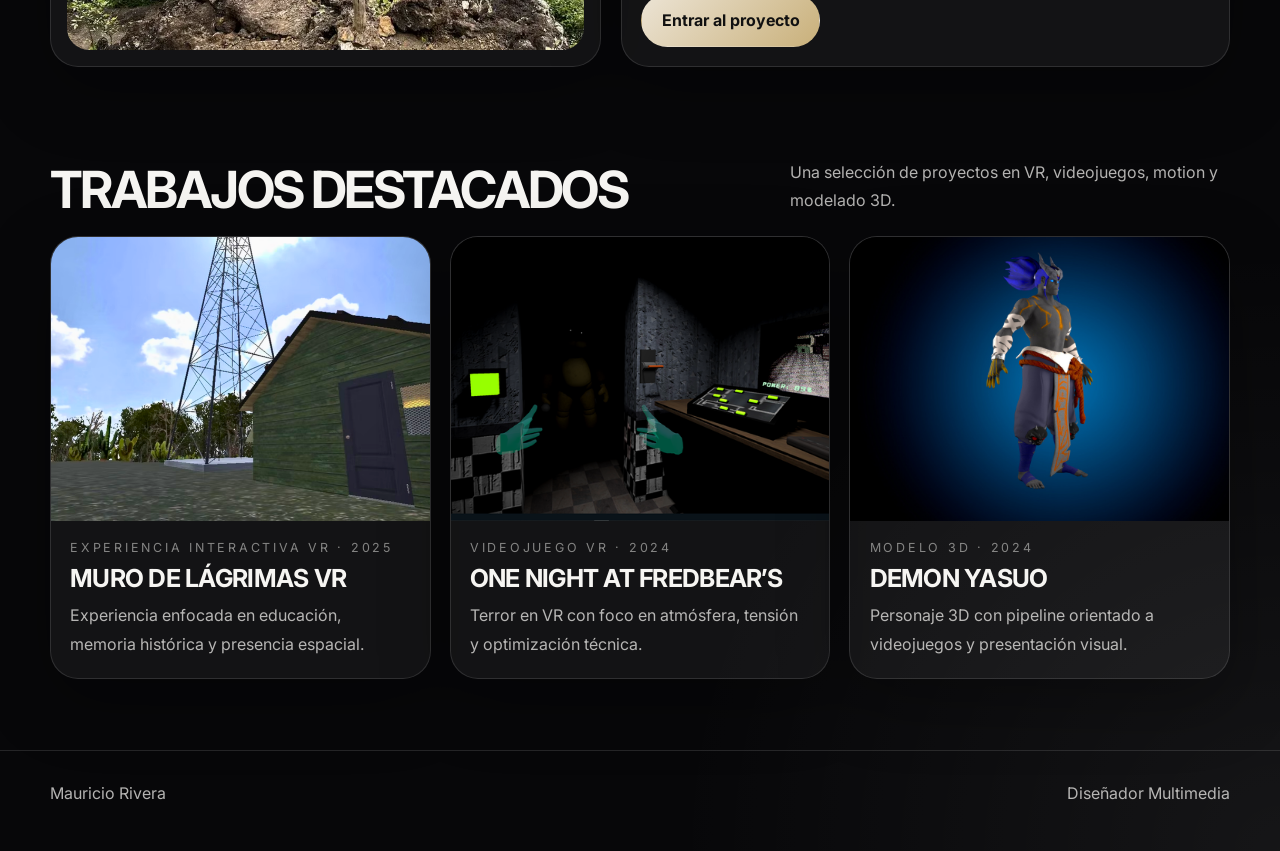
==== commit 5dc4ea4b: "V7" ====
--- a/index.html
+++ b/index.html
@@ -23,7 +23,6 @@
       <a data-link href="index.html">Inicio</a>
       <a data-link href="about.html">Perfil</a>
       <a data-link href="projects.html">Proyectos</a>
-      <a data-link href="muro-de-lagrimas-vr.html">Muro de lágrimas VR</a>
       <a data-link href="contact.html">Contacto</a>
     </div>
   </div>
@@ -89,7 +88,7 @@
           <p>Experiencia enfocada en educación, memoria histórica y presencia espacial.</p>
         </div>
       </a>
-      <a class="card project-card card-link tilt-card" href="projects.html#fredbears">
+      <a class="card project-card card-link tilt-card" href="one-night-at-fredbears.html">
         <img src="assets/fredbears-desk.png" alt="One Night at Fredbear's" />
         <div class="copy">
           <div class="meta">Videojuego VR · 2024</div>
--- a/styles.css
+++ b/styles.css
@@ -133,3 +133,17 @@
   .nav-inner { min-height: auto; padding: 1rem 0; align-items:start; flex-direction:column; }
   .nav-links { width:100%; }
 }
+
+.page-grid { display:grid; grid-template-columns: .92fr 1.08fr; gap:1.2rem; align-items:start; }
+.sticky { position: sticky; top: 104px; }
+.project-banner { padding: 1rem; }
+.project-banner img { width:100%; aspect-ratio: 16/10; object-fit: cover; border-radius: 22px; }
+.caption { padding: .9rem .25rem .2rem; color: var(--muted-2); font-size: .92rem; }
+.gallery-4, .gallery-3, .gallery-2 { display:grid; gap:1rem; }
+.gallery-4 { grid-template-columns: repeat(4, minmax(0,1fr)); }
+.gallery-3 { grid-template-columns: repeat(2, minmax(0,1fr)); }
+.gallery-3 img:first-child { grid-column: span 2; }
+.gallery-2 { grid-template-columns: repeat(2, minmax(0,1fr)); }
+.gallery-4 img, .gallery-3 img, .gallery-2 img { width:100%; height:100%; min-height: 240px; object-fit: cover; border-radius: 24px; border:1px solid var(--line); background: rgba(255,255,255,.03); box-shadow: var(--shadow); transition: transform .35s ease, border-color .35s ease; }
+.gallery-4 img:hover, .gallery-3 img:hover, .gallery-2 img:hover { transform: translateY(-6px) scale(1.01); border-color: rgba(255,255,255,.22); }
+@media (max-width: 1024px) { .page-grid, .gallery-4, .gallery-2, .gallery-3 { grid-template-columns: 1fr; } .gallery-3 img:first-child { grid-column: span 1; } .sticky { position: static; } }
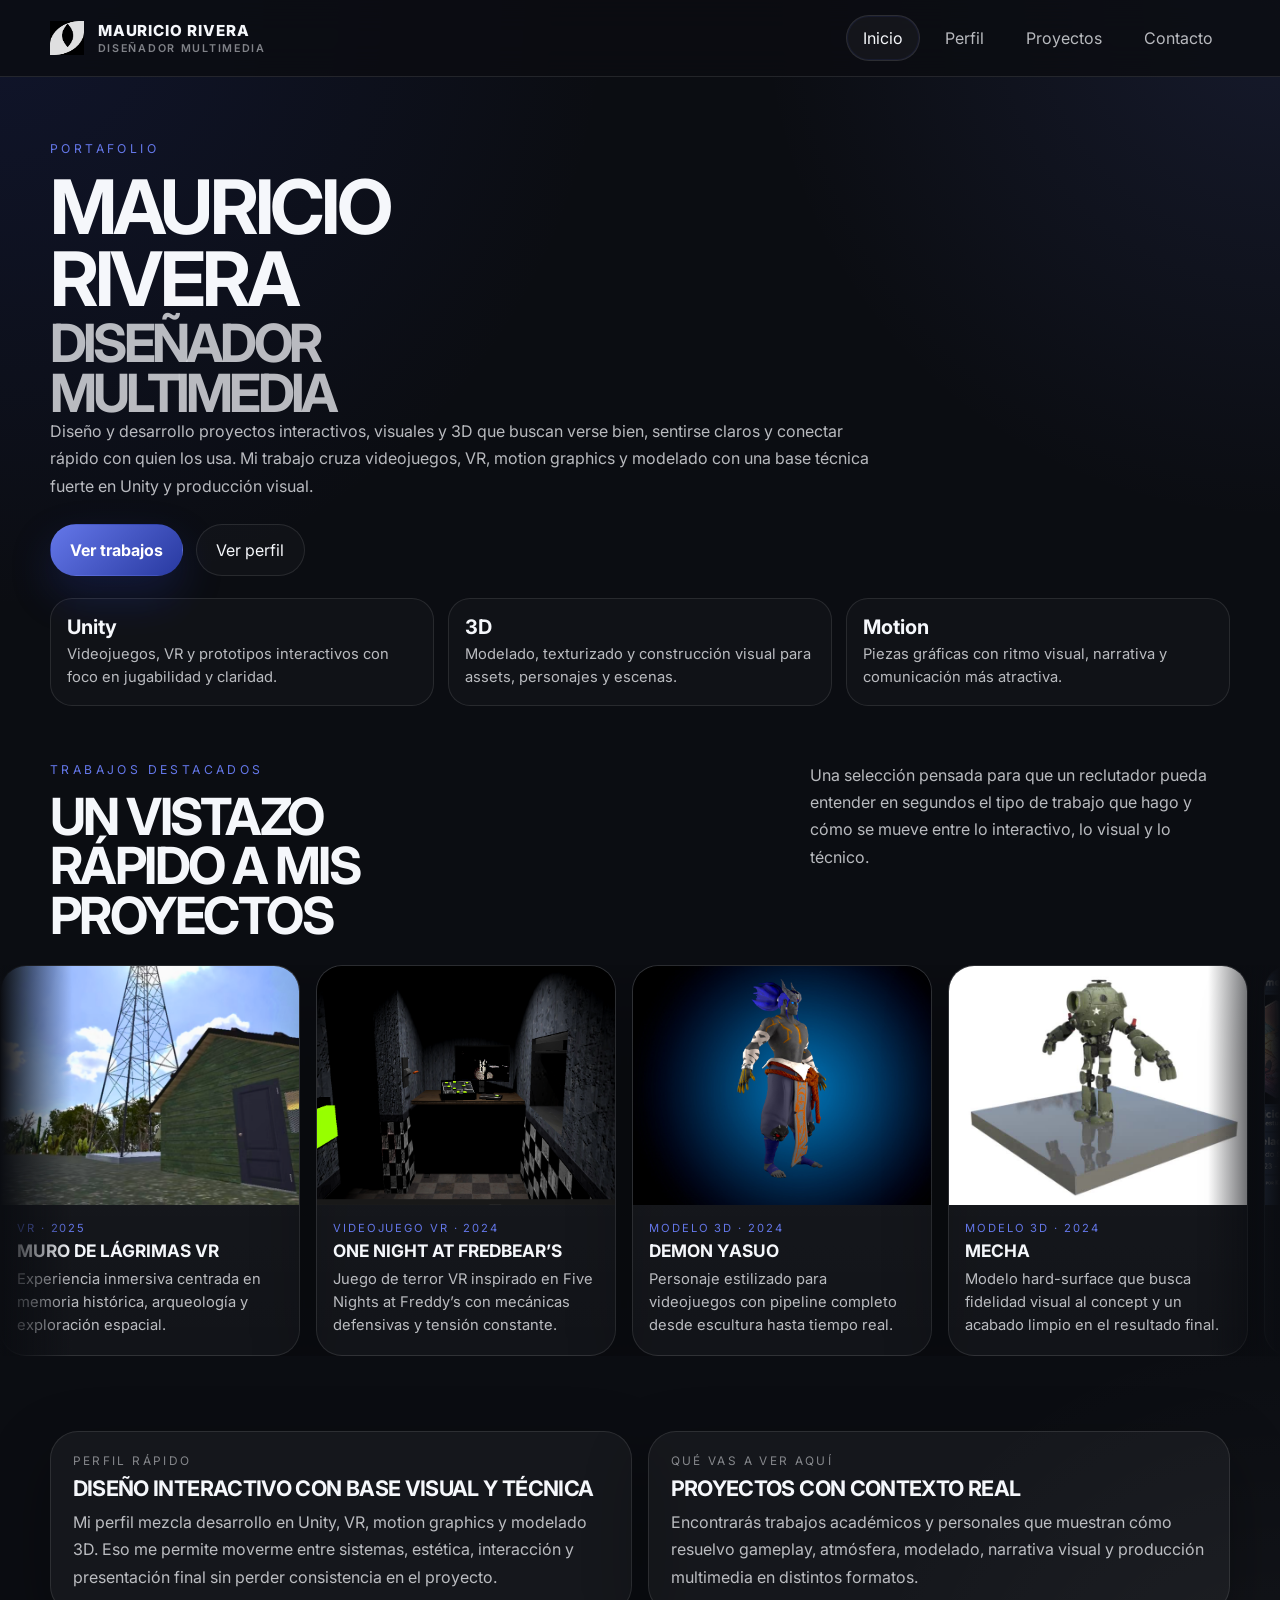
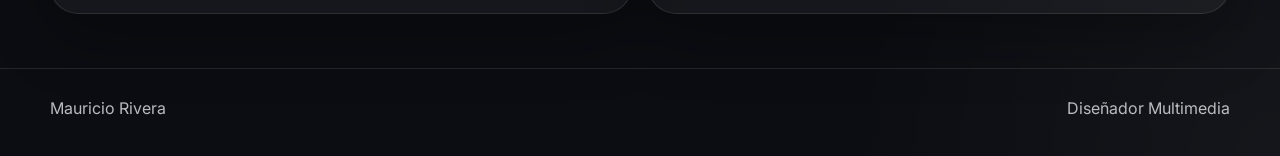
==== commit bde6dcf7: "asdasd" ====
--- a/index.html
+++ b/index.html
@@ -28,82 +28,113 @@
   </div>
 </nav>
 
-<header class="hero reveal">
-  <div class="container hero-grid">
-    <div>
+<header class="hero reveal hero-compact">
+  <div class="container hero-stack">
+    <div class="hero-copy">
       <div class="kicker">Portafolio</div>
-      <h1>Diseño experiencias que se ven bien y se sienten mejor</h1>
-      <p>Portafolio de Mauricio Rivera, diseñador de medios interactivos enfocado en crear proyectos visuales, inmersivos y digitales con una mezcla de diseño, técnica y sensibilidad estética.</p>
+      <h1>Mauricio Rivera <span>Diseñador Multimedia</span></h1>
+      <p>Diseño y desarrollo proyectos interactivos, visuales y 3D que buscan verse bien, sentirse claros y conectar rápido con quien los usa. Mi trabajo cruza videojuegos, VR, motion graphics y modelado con una base técnica fuerte en Unity y producción visual.</p>
       <div class="actions">
-        <a class="btn primary magnetic" href="muro-de-lagrimas-vr.html">Ver Muro de lágrimas VR</a>
-        <a class="btn magnetic" href="projects.html">Explorar trabajos</a>
-      </div>
-      <div class="metric-grid">
-        <div class="metric glass lift"><strong>Visual</strong><span>Interfaces, motion, composición y dirección visual con intención.</span></div>
-        <div class="metric glass lift"><strong>Interactivo</strong><span>Experiencias en Unity con foco en gameplay, flujo y claridad.</span></div>
-        <div class="metric glass lift"><strong>Inmersivo</strong><span>VR, 3D y espacios digitales pensados para conectar mejor con el usuario.</span></div>
+        <a class="btn primary magnetic" href="projects.html">Ver trabajos</a>
+        <a class="btn magnetic" href="about.html">Ver perfil</a>
       </div>
     </div>
-    <div class="card hero-card tilt-card floating">
-      <img src="assets/muro-casa.png" alt="Captura del proyecto Muro de lágrimas VR" />
+
+    <div class="hero-info-grid">
+      <div class="metric glass lift"><strong>Unity</strong><span>Videojuegos, VR y prototipos interactivos con foco en jugabilidad y claridad.</span></div>
+      <div class="metric glass lift"><strong>3D</strong><span>Modelado, texturizado y construcción visual para assets, personajes y escenas.</span></div>
+      <div class="metric glass lift"><strong>Motion</strong><span>Piezas gráficas con ritmo visual, narrativa y comunicación más atractiva.</span></div>
     </div>
   </div>
 </header>
 
-<section class="section reveal">
+<section class="section reveal carousel-section">
   <div class="container">
-    <div class="feature">
-      <div class="card feature-media tilt-card">
-        <img src="assets/muro-contexto.png" alt="Vista del Muro de lágrimas" />
+    <div class="section-head section-head-tight">
+      <div>
+        <div class="kicker">Trabajos destacados</div>
+        <h2>Un vistazo rápido a mis proyectos</h2>
       </div>
-      <div class="panel feature-copy glass">
-        <div class="meta">Caso principal</div>
-        <h3>Muro de lágrimas VR</h3>
-        <p>Una experiencia de realidad virtual desarrollada para acercar el contexto histórico del Muro de Lágrimas a una audiencia más amplia, transformando investigación, memoria y espacio en una propuesta inmersiva y educativa.</p>
-        <div class="checklist">
-          <div>Diseño de experiencia VR y flujo de interacción.</div>
-          <div>Traducción de contenido histórico a un entorno inmersivo.</div>
-          <div>Trabajo interdisciplinario con enfoque visual, técnico y narrativo.</div>
-        </div>
-        <div class="actions">
-          <a class="btn primary magnetic" href="muro-de-lagrimas-vr.html">Entrar al proyecto</a>
-        </div>
+      <p>Una selección pensada para que un reclutador pueda entender en segundos el tipo de trabajo que hago y cómo se mueve entre lo interactivo, lo visual y lo técnico.</p>
+    </div>
+  </div>
+
+  <div class="carousel-wrap">
+    <div class="project-carousel" aria-label="Carrusel de proyectos">
+      <div class="carousel-track">
+        <a class="carousel-card" href="muro-de-lagrimas-vr.html">
+          <img src="assets/muro-casa.png" alt="Muro de lágrimas VR" />
+          <div class="carousel-copy"><span>VR · 2025</span><strong>Muro de lágrimas VR</strong><p>Experiencia inmersiva centrada en memoria histórica, arqueología y exploración espacial.</p></div>
+        </a>
+        <a class="carousel-card" href="one-night-at-fredbears.html">
+          <img src="assets/fredbears-main.png" alt="One Night at Fredbear’s" />
+          <div class="carousel-copy"><span>Videojuego VR · 2024</span><strong>One Night at Fredbear’s</strong><p>Juego de terror VR inspirado en Five Nights at Freddy’s con mecánicas defensivas y tensión constante.</p></div>
+        </a>
+        <a class="carousel-card" href="projects.html#demon-yasuo">
+          <img src="assets/demon-yasuo-main.png" alt="Demon Yasuo" />
+          <div class="carousel-copy"><span>Modelo 3D · 2024</span><strong>Demon Yasuo</strong><p>Personaje estilizado para videojuegos con pipeline completo desde escultura hasta tiempo real.</p></div>
+        </a>
+        <a class="carousel-card" href="mecha.html">
+          <img src="assets/mecha-main.png" alt="Mecha" />
+          <div class="carousel-copy"><span>Modelo 3D · 2024</span><strong>Mecha</strong><p>Modelo hard-surface que busca fidelidad visual al concept y un acabado limpio en el resultado final.</p></div>
+        </a>
+        <a class="carousel-card" href="projects.html#cozy-room">
+          <img src="assets/cozy-room-main.png" alt="Cozy Isometric Room" />
+          <div class="carousel-copy"><span>Escena 3D · 2024</span><strong>Cozy Isometric Room</strong><p>Espacio isométrico trabajado desde composición, props e iluminación ambiental.</p></div>
+        </a>
+        <a class="carousel-card" href="projects.html#cortos-animados">
+          <img src="assets/cortos-1.png" alt="Cortos Animados" />
+          <div class="carousel-copy"><span>Motion Graphics · 2025</span><strong>Cortos Animados</strong><p>Serie de piezas en After Effects enfocadas en ritmo visual, claridad narrativa y composición.</p></div>
+        </a>
+        <a class="carousel-card" href="projects.html#punteria">
+          <img src="assets/punteria-main.png" alt="Puntería" />
+          <div class="carousel-copy"><span>Videojuego · 2023</span><strong>Puntería</strong><p>Juego en Processing centrado en precisión, reacción y feedback visual directo.</p></div>
+        </a>
+
+        <a class="carousel-card" href="muro-de-lagrimas-vr.html">
+          <img src="assets/muro-casa.png" alt="Muro de lágrimas VR" />
+          <div class="carousel-copy"><span>VR · 2025</span><strong>Muro de lágrimas VR</strong><p>Experiencia inmersiva centrada en memoria histórica, arqueología y exploración espacial.</p></div>
+        </a>
+        <a class="carousel-card" href="one-night-at-fredbears.html">
+          <img src="assets/fredbears-main.png" alt="One Night at Fredbear’s" />
+          <div class="carousel-copy"><span>Videojuego VR · 2024</span><strong>One Night at Fredbear’s</strong><p>Juego de terror VR inspirado en Five Nights at Freddy’s con mecánicas defensivas y tensión constante.</p></div>
+        </a>
+        <a class="carousel-card" href="projects.html#demon-yasuo">
+          <img src="assets/demon-yasuo-main.png" alt="Demon Yasuo" />
+          <div class="carousel-copy"><span>Modelo 3D · 2024</span><strong>Demon Yasuo</strong><p>Personaje estilizado para videojuegos con pipeline completo desde escultura hasta tiempo real.</p></div>
+        </a>
+        <a class="carousel-card" href="mecha.html">
+          <img src="assets/mecha-main.png" alt="Mecha" />
+          <div class="carousel-copy"><span>Modelo 3D · 2024</span><strong>Mecha</strong><p>Modelo hard-surface que busca fidelidad visual al concept y un acabado limpio en el resultado final.</p></div>
+        </a>
+        <a class="carousel-card" href="projects.html#cozy-room">
+          <img src="assets/cozy-room-main.png" alt="Cozy Isometric Room" />
+          <div class="carousel-copy"><span>Escena 3D · 2024</span><strong>Cozy Isometric Room</strong><p>Espacio isométrico trabajado desde composición, props e iluminación ambiental.</p></div>
+        </a>
+        <a class="carousel-card" href="projects.html#cortos-animados">
+          <img src="assets/cortos-1.png" alt="Cortos Animados" />
+          <div class="carousel-copy"><span>Motion Graphics · 2025</span><strong>Cortos Animados</strong><p>Serie de piezas en After Effects enfocadas en ritmo visual, claridad narrativa y composición.</p></div>
+        </a>
+        <a class="carousel-card" href="projects.html#punteria">
+          <img src="assets/punteria-main.png" alt="Puntería" />
+          <div class="carousel-copy"><span>Videojuego · 2023</span><strong>Puntería</strong><p>Juego en Processing centrado en precisión, reacción y feedback visual directo.</p></div>
+        </a>
       </div>
     </div>
   </div>
 </section>
 
 <section class="section reveal">
-  <div class="container">
-    <div class="section-head">
-      <h2>Trabajos destacados</h2>
-      <p>Una selección de proyectos en VR, videojuegos, motion y modelado 3D.</p>
+  <div class="container intro-grid">
+    <div class="panel glass intro-panel">
+      <div class="meta">Perfil rápido</div>
+      <h3>Diseño interactivo con base visual y técnica</h3>
+      <p>Mi perfil mezcla desarrollo en Unity, VR, motion graphics y modelado 3D. Eso me permite moverme entre sistemas, estética, interacción y presentación final sin perder consistencia en el proyecto.</p>
     </div>
-    <div class="grid-3">
-      <a class="card project-card card-link tilt-card" href="muro-de-lagrimas-vr.html">
-        <img src="assets/muro-casa.png" alt="Muro de lágrimas VR" />
-        <div class="copy">
-          <div class="meta">Experiencia interactiva VR · 2025</div>
-          <h3>Muro de lágrimas VR</h3>
-          <p>Experiencia enfocada en educación, memoria histórica y presencia espacial.</p>
-        </div>
-      </a>
-      <a class="card project-card card-link tilt-card" href="one-night-at-fredbears.html">
-        <img src="assets/fredbears-desk.png" alt="One Night at Fredbear's" />
-        <div class="copy">
-          <div class="meta">Videojuego VR · 2024</div>
-          <h3>One Night at Fredbear’s</h3>
-          <p>Terror en VR con foco en atmósfera, tensión y optimización técnica.</p>
-        </div>
-      </a>
-      <a class="card project-card card-link tilt-card" href="projects.html#demon-yasuo">
-        <img src="assets/demon-yasuo-main.png" alt="Demon Yasuo" />
-        <div class="copy">
-          <div class="meta">Modelo 3D · 2024</div>
-          <h3>Demon Yasuo</h3>
-          <p>Personaje 3D con pipeline orientado a videojuegos y presentación visual.</p>
-        </div>
-      </a>
+    <div class="panel glass intro-panel">
+      <div class="meta">Qué vas a ver aquí</div>
+      <h3>Proyectos con contexto real</h3>
+      <p>Encontrarás trabajos académicos y personales que muestran cómo resuelvo gameplay, atmósfera, modelado, narrativa visual y producción multimedia en distintos formatos.</p>
     </div>
   </div>
 </section>
--- a/styles.css
+++ b/styles.css
@@ -1,17 +1,21 @@
 :root {
-  --bg: #070709;
-  --bg-soft: #111116;
-  --panel: rgba(255,255,255,0.05);
-  --panel-2: rgba(255,255,255,0.08);
-  --line: rgba(255,255,255,0.12);
-  --text: #f6f5f2;
-  --muted: rgba(246,245,242,0.72);
-  --muted-2: rgba(246,245,242,0.5);
-  --accent: #c9b07a;
-  --accent-2: #ece4d5;
+  --bg: #0b0d12;
+  --bg-soft: #10131a;
+  --bg-soft-2: #141823;
+  --panel: rgba(255,255,255,0.045);
+  --panel-2: rgba(255,255,255,0.07);
+  --line: rgba(255,255,255,0.1);
+  --line-strong: rgba(255,255,255,0.16);
+  --text: #f5f7fb;
+  --muted: rgba(245,247,251,0.74);
+  --muted-2: rgba(245,247,251,0.5);
+  --accent: #2839A0;
+  --accent-strong: #3950d6;
+  --accent-soft: #6477e9;
+  --accent-glow: rgba(40,57,160,0.34);
   --max: 1180px;
   --radius: 28px;
-  --shadow: 0 22px 70px rgba(0,0,0,0.32);
+  --shadow: 0 22px 64px rgba(0,0,0,0.3);
 }
 * { box-sizing: border-box; }
 html { scroll-behavior: smooth; }
@@ -20,96 +24,118 @@
   font-family: Inter, ui-sans-serif, system-ui, -apple-system, BlinkMacSystemFont, "Segoe UI", sans-serif;
   color: var(--text);
   background:
-    radial-gradient(circle at top left, rgba(201,176,122,0.12), transparent 28%),
-    radial-gradient(circle at bottom right, rgba(255,255,255,0.06), transparent 22%),
+    radial-gradient(circle at top left, rgba(40,57,160,0.18), transparent 28%),
+    radial-gradient(circle at 100% 0%, rgba(100,119,233,0.12), transparent 24%),
+    radial-gradient(circle at bottom right, rgba(255,255,255,0.04), transparent 20%),
     var(--bg);
 }
 a { color: inherit; text-decoration: none; }
 img { max-width: 100%; display: block; }
-.container { width: min(calc(100% - 2rem), var(--max)); margin: 0 auto; }
+h1, h2, h3, h4, p { margin: 0; }
+.container { width: min(calc(100% - 1.4rem), var(--max)); margin: 0 auto; }
+
 .nav {
-  position: sticky; top: 0; z-index: 50;
+  position: sticky; top: 0; z-index: 60;
   border-bottom: 1px solid var(--line);
-  background: rgba(7,7,9,0.8);
+  background: rgba(11,13,18,0.82);
   backdrop-filter: blur(16px);
 }
-.nav-inner { min-height: 78px; display: flex; align-items: center; justify-content: space-between; gap: 1rem; }
-.brand { display:flex; align-items:center; gap: .9rem; font-weight: 800; letter-spacing: .08em; text-transform: uppercase; }
-.brand img { width: 34px; height: 34px; opacity:.86; }
-.brand span { display:block; font-size:.96rem; }
-.brand small { display:block; color: var(--muted-2); letter-spacing:.16em; font-weight:600; font-size:.67rem; margin-top:.18rem; }
-.nav-links { display:flex; flex-wrap:wrap; gap:.7rem; }
-.nav-links a { color: var(--muted); padding:.76rem 1rem; border-radius:999px; border:1px solid transparent; transition:.28s ease; }
-.nav-links a:hover, .nav-links a.active { color: var(--text); border-color: var(--line); background: rgba(255,255,255,0.04); transform: translateY(-1px); }
-.hero { padding: 5.5rem 0 3.6rem; }
-.hero-grid, .grid-2, .grid-3 { display:grid; gap:1.2rem; }
-.hero-grid { grid-template-columns: 1.08fr .92fr; align-items:end; }
-.kicker { color: var(--accent); text-transform: uppercase; letter-spacing: .34em; font-size: .82rem; margin-bottom: 1rem; }
-h1, h2, h3, h4, p { margin: 0; }
-.hero h1, .page-head h1 { font-size: clamp(3rem, 7.5vw, 6.7rem); line-height: .92; text-transform: uppercase; letter-spacing: -.05em; }
-.hero p, .page-head p, .lead, .panel p { color: var(--muted); line-height: 1.8; font-size: 1.04rem; }
-.actions { display:flex; flex-wrap:wrap; gap:.9rem; margin-top: 2rem; }
-.btn { display:inline-flex; align-items:center; justify-content:center; padding:.96rem 1.24rem; border-radius:999px; border:1px solid var(--line); color: var(--text); transition:.28s ease; background: rgba(255,255,255,0.02); }
-.btn:hover { transform: translateY(-3px) scale(1.01); box-shadow: 0 12px 30px rgba(0,0,0,.25); }
-.btn.primary { background: linear-gradient(135deg, var(--accent-2), var(--accent)); color:#111; border-color:transparent; font-weight:700; }
-.card, .panel, .image-frame { border:1px solid var(--line); background: var(--panel); border-radius: var(--radius); box-shadow: var(--shadow); }
+.nav-inner { min-height: 76px; display: flex; align-items: center; justify-content: space-between; gap: 1rem; }
+.brand { display:flex; align-items:center; gap: .85rem; font-weight: 800; letter-spacing: .06em; text-transform: uppercase; }
+.brand img { width: 34px; height: 34px; opacity:.92; }
+.brand span { display:block; font-size:.95rem; }
+.brand small { display:block; color: var(--muted-2); letter-spacing:.16em; font-weight:600; font-size:.67rem; margin-top:.15rem; }
+.nav-links { display:flex; flex-wrap:wrap; gap:.55rem; }
+.nav-links a { color: var(--muted); padding:.72rem .98rem; border-radius:999px; border:1px solid transparent; transition:.28s ease; }
+.nav-links a:hover, .nav-links a.active { color: var(--text); border-color: var(--line); background: rgba(255,255,255,0.04); box-shadow: 0 0 0 1px rgba(57,80,214,0.1) inset; }
+
+.kicker { color: var(--accent-soft); text-transform: uppercase; letter-spacing: .28em; font-size: .76rem; margin-bottom: .95rem; }
+.hero { padding: 4.25rem 0 2.4rem; }
+.hero-compact { padding-top: 4rem; }
+.hero-stack { display:grid; gap:1.1rem; }
+.hero-copy { max-width: 820px; }
+.hero h1, .page-head h1 {
+  font-size: clamp(2.5rem, 6vw, 4.7rem);
+  line-height: .95;
+  text-transform: uppercase;
+  letter-spacing: -.05em;
+  max-width: 10.5ch;
+}
+.hero h1 span { display:block; color: var(--muted); font-size: .7em; margin-top: .22rem; }
+.hero p, .page-head p, .lead, .panel p { color: var(--muted); line-height: 1.72; font-size: 1rem; }
+.actions { display:flex; flex-wrap:wrap; gap:.8rem; margin-top: 1.5rem; }
+.btn {
+  display:inline-flex; align-items:center; justify-content:center;
+  padding:.92rem 1.2rem; border-radius:999px; border:1px solid var(--line);
+  color: var(--text); transition:.3s ease; background: rgba(255,255,255,0.025);
+}
+.btn:hover { transform: translateY(-2px); border-color: rgba(100,119,233,0.35); box-shadow: 0 12px 26px rgba(0,0,0,.24); }
+.btn.primary {
+  background: linear-gradient(135deg, var(--accent-soft), var(--accent));
+  color:#fff; border-color:transparent; font-weight:700;
+  box-shadow: 0 18px 40px rgba(40,57,160,0.28);
+}
+.card, .panel, .image-frame {
+  border:1px solid var(--line); background: var(--panel);
+  border-radius: var(--radius); box-shadow: var(--shadow);
+}
 .card { overflow:hidden; transition: transform .35s ease, border-color .35s ease, box-shadow .35s ease, background .35s ease; }
-.card:hover, .panel:hover { border-color: rgba(255,255,255,.22); box-shadow: 0 25px 80px rgba(0,0,0,.38); }
-.panel { padding: 1.5rem; transition: transform .35s ease, border-color .35s ease, box-shadow .35s ease; }
-.hero-card { padding: 1rem; }
-.hero-card img { width:100%; aspect-ratio: 4/3; object-fit: cover; border-radius: 22px; }
-.section { padding: 1.3rem 0 4.4rem; }
-.section-head { display:flex; align-items:end; justify-content:space-between; gap:1rem; margin-bottom:1.4rem; }
-.section-head h2 { font-size: clamp(2rem, 4vw, 4rem); line-height: .95; text-transform: uppercase; letter-spacing: -.05em; }
-.section-head p { max-width: 44ch; color: var(--muted); line-height: 1.75; }
-.grid-2 { grid-template-columns: repeat(2, minmax(0,1fr)); }
-.grid-3 { grid-template-columns: repeat(3, minmax(0,1fr)); }
-.meta { text-transform: uppercase; letter-spacing: .22em; color: var(--muted-2); font-size:.78rem; }
-.project-card .copy, .feature-copy { padding:1.2rem; }
-.project-card img { width:100%; aspect-ratio: 4/3; object-fit: cover; background:#0b0b0e; transition: transform .55s ease; }
-.project-card:hover img, .feature-media:hover img, .hero-card:hover img { transform: scale(1.04); }
-.project-card h3, .feature-copy h3 { font-size:1.55rem; text-transform: uppercase; margin:.5rem 0 .5rem; letter-spacing:-.03em; }
-.project-card p, .feature-copy p { color: var(--muted); line-height:1.8; }
-.tags { display:flex; flex-wrap:wrap; gap:.6rem; margin-top:1rem; }
-.tag { border:1px solid var(--line); border-radius:999px; padding:.44rem .75rem; color: var(--muted); font-size:.85rem; }
-.metric-grid { display:grid; grid-template-columns: repeat(3,1fr); gap:1rem; margin-top: 1.3rem; }
-.metric { padding:1rem; border-radius:22px; border:1px solid var(--line); background: rgba(255,255,255,0.025); transition: transform .3s ease, border-color .3s ease, background .3s ease; }
-.metric:hover { transform: translateY(-6px); border-color: rgba(255,255,255,.22); background: rgba(255,255,255,0.05); }
-.metric strong { display:block; font-size:1.55rem; margin-bottom:.25rem; }
-.metric span { color: var(--muted); font-size:.92rem; line-height:1.5; }
-.feature { display:grid; grid-template-columns: .95fr 1.05fr; gap:1.2rem; align-items:stretch; }
+.card:hover, .panel:hover { border-color: var(--line-strong); box-shadow: 0 24px 70px rgba(0,0,0,.34); }
+.panel { padding: 1.35rem; transition: transform .35s ease, border-color .35s ease, box-shadow .35s ease; }
+.section { padding: 1.1rem 0 3.4rem; }
+.section-head { display:flex; align-items:end; justify-content:space-between; gap:1rem; margin-bottom:1.2rem; }
+.section-head-tight { align-items:start; }
+.section-head h2 { font-size: clamp(2rem, 4vw, 3.2rem); line-height: .96; text-transform: uppercase; letter-spacing: -.05em; max-width: 11ch; }
+.section-head p { max-width: 42ch; color: var(--muted); line-height: 1.7; }
+.grid-2 { display:grid; grid-template-columns: repeat(2, minmax(0,1fr)); gap:1rem; }
+.grid-3 { display:grid; grid-template-columns: repeat(3, minmax(0,1fr)); gap:1rem; }
+.meta { text-transform: uppercase; letter-spacing: .2em; color: var(--muted-2); font-size:.74rem; }
+.project-card .copy, .feature-copy { padding:1.1rem; }
+.project-card img { width:100%; aspect-ratio: 4/3; object-fit: cover; background:#0b0d12; transition: transform .55s ease; }
+.project-card:hover img, .feature-media:hover img, .hero-card:hover img, .carousel-card:hover img { transform: scale(1.04); }
+.project-card h3, .feature-copy h3, .context-block h3, .intro-panel h3 { font-size:1.34rem; text-transform: uppercase; margin:.48rem 0 .45rem; letter-spacing:-.03em; }
+.project-card p, .feature-copy p { color: var(--muted); line-height:1.72; }
+.tags { display:flex; flex-wrap:wrap; gap:.55rem; margin-top:1rem; }
+.tag { border:1px solid var(--line); border-radius:999px; padding:.42rem .72rem; color: var(--muted); font-size:.82rem; }
+.metric-grid, .hero-info-grid { display:grid; grid-template-columns: repeat(3, minmax(0,1fr)); gap:.9rem; }
+.metric { padding:1rem; border-radius:22px; border:1px solid var(--line); background: rgba(255,255,255,0.025); transition: transform .3s ease, border-color .3s ease, background .3s ease, box-shadow .3s ease; }
+.metric:hover { transform: translateY(-4px); border-color: rgba(100,119,233,.38); background: rgba(255,255,255,0.05); box-shadow: 0 16px 35px rgba(40,57,160,.15); }
+.metric strong { display:block; font-size:1.25rem; margin-bottom:.28rem; }
+.metric span { color: var(--muted); font-size:.92rem; line-height:1.55; }
+.feature { display:grid; grid-template-columns: .95fr 1.05fr; gap:1.1rem; align-items:stretch; }
 .feature-media { padding:1rem; }
 .feature-media img { width:100%; height:100%; min-height: 420px; object-fit: cover; border-radius:22px; }
-.checklist { display:grid; gap:.85rem; margin-top:1.1rem; }
-.checklist div { padding: .95rem 1rem; border-radius:18px; border:1px solid var(--line); background: rgba(255,255,255,0.03); color: var(--muted); transition: transform .25s ease, background .25s ease; }
-.checklist div:hover { transform: translateX(6px); background: rgba(255,255,255,0.05); }
-.footer { padding: 2rem 0 3rem; border-top:1px solid var(--line); color: var(--muted); }
+.checklist { display:grid; gap:.8rem; margin-top:1.05rem; }
+.checklist div { padding: .9rem 1rem; border-radius:18px; border:1px solid var(--line); background: rgba(255,255,255,0.03); color: var(--muted); transition: transform .25s ease, background .25s ease, border-color .25s ease; }
+.checklist div:hover { transform: translateX(4px); background: rgba(255,255,255,0.05); border-color: rgba(100,119,233,.28); }
+.footer { padding: 1.8rem 0 2.4rem; border-top:1px solid var(--line); color: var(--muted); }
 .footer .container { display:flex; justify-content:space-between; gap:1rem; flex-wrap:wrap; }
-.page-head { padding: 4.4rem 0 1.2rem; }
-.note-box { padding: 1.2rem 1.3rem; border-left: 3px solid var(--accent); background: rgba(255,255,255,0.03); border-radius: 0 22px 22px 0; color: var(--muted); }
+.page-head { padding: 3.4rem 0 1rem; }
+.page-head-compact { padding-top: 3rem; }
+.note-box { padding: 1.15rem 1.2rem; border-left: 3px solid var(--accent); background: rgba(255,255,255,0.03); border-radius: 0 22px 22px 0; color: var(--muted); }
 .tools-grid { display:grid; grid-template-columns: repeat(2, minmax(0,1fr)); gap:1rem; }
-.tool-card { display:flex; gap:1rem; align-items:center; padding:1rem 1.1rem; border:1px solid var(--line); border-radius:24px; background: rgba(255,255,255,.03); transition: transform .3s ease, border-color .3s ease, background .3s ease; }
-.tool-card:hover { transform: translateY(-6px); border-color: rgba(255,255,255,.25); background: rgba(255,255,255,.05); }
-.tool-card strong { display:block; font-size:1.05rem; }
+.tool-card { display:flex; gap:1rem; align-items:center; padding:1rem 1.1rem; border:1px solid var(--line); border-radius:24px; background: rgba(255,255,255,.03); transition: transform .3s ease, border-color .3s ease, background .3s ease, box-shadow .3s ease; }
+.tool-card:hover { transform: translateY(-4px); border-color: rgba(100,119,233,.3); background: rgba(255,255,255,.05); box-shadow: 0 16px 35px rgba(40,57,160,.14); }
+.tool-card strong { display:block; font-size:1.02rem; }
 .tool-card span { display:block; color: var(--muted); margin-top:.2rem; font-size:.92rem; }
-.tool-logo { width:56px; height:56px; border-radius:18px; display:grid; place-items:center; font-weight:900; letter-spacing:-.04em; color:#111; }
-.tool-logo.adobe { background: linear-gradient(135deg, #ff6a00, #ffcf4d); }
-.tool-logo.unity { background: linear-gradient(135deg, #efefef, #9f9f9f); }
-.tool-logo.blender { background: linear-gradient(135deg, #ff8c2f, #ffd08c); }
-.tool-logo.maya { background: linear-gradient(135deg, #4de2df, #86ffcc); }
-.tool-logo.godot { background: linear-gradient(135deg, #7ea5ff, #d4deff); }
+.tool-logo { width:56px; height:56px; border-radius:18px; display:grid; place-items:center; font-weight:900; letter-spacing:-.04em; color:#fff; box-shadow: inset 0 1px 0 rgba(255,255,255,.12); }
+.tool-logo.adobe { background: linear-gradient(135deg, #f14b3c, #ff854f); }
+.tool-logo.unity { background: linear-gradient(135deg, #939aa6, #f1f4f8); color:#0f1218; }
+.tool-logo.blender { background: linear-gradient(135deg, #ff8c2f, #ffc36f); color:#111; }
+.tool-logo.maya { background: linear-gradient(135deg, #35cfd1, #65f0d7); color:#0f1218; }
+.tool-logo.godot { background: linear-gradient(135deg, #708dff, #b9c6ff); color:#0f1218; }
 .skills-list { display:grid; gap:1rem; }
 .skill-row { padding:1rem 1.1rem; border-radius:24px; border:1px solid var(--line); background: rgba(255,255,255,.03); }
 .skill-top { display:flex; justify-content:space-between; gap:1rem; margin-bottom:.7rem; font-weight:700; }
 .skill-bar { height:12px; border-radius:999px; background: rgba(255,255,255,.08); overflow:hidden; }
-.skill-bar span { display:block; height:100%; border-radius:999px; background: linear-gradient(135deg, var(--accent-2), var(--accent)); box-shadow: 0 0 24px rgba(201,176,122,.35); animation: growBar 1.6s ease; }
+.skill-bar span { display:block; height:100%; border-radius:999px; background: linear-gradient(135deg, var(--accent-soft), var(--accent)); box-shadow: 0 0 24px rgba(40,57,160,.42); animation: growBar 1.4s ease; }
 @keyframes growBar { from { width:0 !important; } }
 .contact-form { display:grid; gap:1rem; margin-top:1rem; }
 .contact-form label { display:grid; gap:.45rem; }
 .contact-form span { color: var(--muted-2); font-size:.92rem; }
 .contact-form input, .contact-form textarea { width:100%; border:none; outline:none; color:var(--text); background: rgba(255,255,255,.04); border:1px solid var(--line); border-radius:18px; padding:1rem; font: inherit; transition: border-color .25s ease, transform .25s ease, background .25s ease; }
 .contact-form textarea { min-height: 150px; resize: vertical; }
-.contact-form input:focus, .contact-form textarea:focus { border-color: rgba(255,255,255,.25); background: rgba(255,255,255,.06); transform: translateY(-1px); }
+.contact-form input:focus, .contact-form textarea:focus { border-color: rgba(100,119,233,.38); background: rgba(255,255,255,.06); transform: translateY(-1px); }
 .form-note { color: var(--muted-2); font-size:.92rem; }
 .social-wrap { margin-top:1.1rem; }
 .linkedin-link { width:max-content; display:inline-flex; align-items:center; gap:.8rem; padding:1rem 1.2rem; border-radius:999px; border:1px solid var(--line); background: rgba(255,255,255,.03); transition:.28s ease; }
@@ -117,33 +143,101 @@
 .linkedin-link:hover { color:#fff; background:#0a66c2; border-color:#0a66c2; transform: translateY(-4px) scale(1.02); box-shadow: 0 12px 30px rgba(10,102,194,.3); }
 .linkedin-link:hover svg { transform: scale(1.15) rotate(-6deg); }
 .card-link { display:block; }
-.reveal { opacity: 0; transform: translateY(22px); animation: revealUp .8s ease forwards; }
+.reveal { opacity: 0; transform: translateY(20px); animation: revealUp .7s ease forwards; }
 .reveal:nth-of-type(2) { animation-delay: .08s; }
 .reveal:nth-of-type(3) { animation-delay: .16s; }
 .reveal:nth-of-type(4) { animation-delay: .24s; }
 @keyframes revealUp { to { opacity:1; transform:translateY(0); } }
 .floating { animation: floaty 6s ease-in-out infinite; }
-@keyframes floaty { 0%,100% { transform: translateY(0); } 50% { transform: translateY(-8px); } }
+@keyframes floaty { 0%,100% { transform: translateY(0); } 50% { transform: translateY(-6px); } }
 .glass { backdrop-filter: blur(14px); }
-@media (max-width: 1024px) {
-  .hero-grid, .feature, .grid-2, .grid-3, .tools-grid { grid-template-columns: 1fr; }
-  .metric-grid { grid-template-columns: 1fr; }
-}
-@media (max-width: 760px) {
-  .nav-inner { min-height: auto; padding: 1rem 0; align-items:start; flex-direction:column; }
-  .nav-links { width:100%; }
-}
-
-.page-grid { display:grid; grid-template-columns: .92fr 1.08fr; gap:1.2rem; align-items:start; }
-.sticky { position: sticky; top: 104px; }
+
+.page-grid { display:grid; grid-template-columns: .92fr 1.08fr; gap:1rem; align-items:start; }
+.sticky { position: sticky; top: 100px; }
 .project-banner { padding: 1rem; }
 .project-banner img { width:100%; aspect-ratio: 16/10; object-fit: cover; border-radius: 22px; }
-.caption { padding: .9rem .25rem .2rem; color: var(--muted-2); font-size: .92rem; }
+.caption { padding: .9rem .25rem .2rem; color: var(--muted-2); font-size: .9rem; }
 .gallery-4, .gallery-3, .gallery-2 { display:grid; gap:1rem; }
 .gallery-4 { grid-template-columns: repeat(4, minmax(0,1fr)); }
 .gallery-3 { grid-template-columns: repeat(2, minmax(0,1fr)); }
 .gallery-3 img:first-child { grid-column: span 2; }
 .gallery-2 { grid-template-columns: repeat(2, minmax(0,1fr)); }
-.gallery-4 img, .gallery-3 img, .gallery-2 img { width:100%; height:100%; min-height: 240px; object-fit: cover; border-radius: 24px; border:1px solid var(--line); background: rgba(255,255,255,.03); box-shadow: var(--shadow); transition: transform .35s ease, border-color .35s ease; }
-.gallery-4 img:hover, .gallery-3 img:hover, .gallery-2 img:hover { transform: translateY(-6px) scale(1.01); border-color: rgba(255,255,255,.22); }
-@media (max-width: 1024px) { .page-grid, .gallery-4, .gallery-2, .gallery-3 { grid-template-columns: 1fr; } .gallery-3 img:first-child { grid-column: span 1; } .sticky { position: static; } }
+.gallery-4 img, .gallery-3 img, .gallery-2 img { width:100%; height:100%; min-height: 220px; object-fit: cover; border-radius: 24px; border:1px solid var(--line); background: rgba(255,255,255,.03); box-shadow: var(--shadow); transition: transform .35s ease, border-color .35s ease, box-shadow .35s ease; }
+.gallery-4 img:hover, .gallery-3 img:hover, .gallery-2 img:hover { transform: translateY(-5px) scale(1.01); border-color: rgba(100,119,233,.3); box-shadow: 0 18px 45px rgba(40,57,160,.14); }
+
+.carousel-section { overflow: clip; }
+.carousel-wrap { width: 100%; overflow: hidden; padding: .4rem 0 .2rem; }
+.project-carousel { overflow: hidden; position: relative; }
+.project-carousel::before, .project-carousel::after {
+  content: ""; position:absolute; top:0; bottom:0; width: 72px; z-index: 2; pointer-events:none;
+}
+.project-carousel::before { left:0; background: linear-gradient(90deg, var(--bg), transparent); }
+.project-carousel::after { right:0; background: linear-gradient(270deg, var(--bg), transparent); }
+.carousel-track { display:flex; gap:1rem; width:max-content; animation: scrollProjects 42s linear infinite; }
+.project-carousel:hover .carousel-track { animation-play-state: paused; }
+@keyframes scrollProjects { from { transform: translateX(0); } to { transform: translateX(calc(-50% - .5rem)); } }
+.carousel-card {
+  width: 300px; flex: 0 0 300px; border-radius: 26px; overflow:hidden; position:relative;
+  border:1px solid var(--line); background: linear-gradient(180deg, rgba(255,255,255,.06), rgba(255,255,255,.03));
+  box-shadow: var(--shadow); transition: transform .35s ease, border-color .35s ease, box-shadow .35s ease;
+}
+.carousel-card:hover { transform: translateY(-6px); border-color: rgba(100,119,233,.35); box-shadow: 0 20px 50px rgba(40,57,160,.16); }
+.carousel-card img { width:100%; aspect-ratio: 5/4; object-fit: cover; }
+.carousel-copy { padding: 1rem 1rem 1.1rem; }
+.carousel-copy span { display:block; color: var(--accent-soft); text-transform:uppercase; letter-spacing:.17em; font-size:.7rem; }
+.carousel-copy strong { display:block; margin-top:.45rem; font-size:1.08rem; text-transform:uppercase; line-height:1.08; }
+.carousel-copy p { margin-top:.5rem; color: var(--muted); line-height:1.56; font-size:.92rem; }
+.intro-grid { display:grid; grid-template-columns: repeat(2, minmax(0,1fr)); gap:1rem; }
+.intro-panel { min-height: 100%; }
+.project-overview-grid .project-card { height:100%; }
+.stack-contexts { display:grid; gap:1rem; }
+.context-block { position: relative; overflow: hidden; }
+.context-block::after {
+  content:""; position:absolute; inset:auto -20% -120px auto; width:220px; height:220px; border-radius:50%;
+  background: radial-gradient(circle, rgba(57,80,214,.18), transparent 62%);
+  pointer-events:none;
+}
+.inline-link { display:inline-flex; margin-top:1rem; color: var(--accent-soft); font-weight:700; }
+.inline-link:hover { color: #a7b4ff; }
+
+@media (min-width: 761px) {
+  .hero-stack { gap: 1.4rem; }
+}
+@media (max-width: 1024px) {
+  .grid-3, .grid-2, .tools-grid, .page-grid, .feature, .intro-grid, .hero-info-grid, .metric-grid { grid-template-columns: 1fr; }
+  .sticky { position: static; }
+  .gallery-4 { grid-template-columns: repeat(2, minmax(0,1fr)); }
+}
+@media (max-width: 760px) {
+  .container { width: min(calc(100% - 1rem), var(--max)); }
+  .nav-inner { min-height: auto; padding: .9rem 0; align-items:start; flex-direction:column; }
+  .nav-links { width:100%; display:grid; grid-template-columns: repeat(2, minmax(0,1fr)); gap:.55rem; }
+  .nav-links a { text-align:center; padding:.8rem .9rem; }
+  .hero { padding: 2.1rem 0 1.3rem; }
+  .page-head { padding: 2.2rem 0 .8rem; }
+  .hero h1, .page-head h1 { font-size: clamp(2rem, 10vw, 3.1rem); max-width: 100%; }
+  .hero p, .page-head p, .panel p, .project-card p { font-size: .96rem; line-height: 1.66; }
+  .section { padding: .8rem 0 2.2rem; }
+  .section-head { align-items:start; flex-direction:column; }
+  .section-head h2 { max-width: 100%; font-size: clamp(1.8rem, 8vw, 2.5rem); }
+  .panel, .project-card .copy, .feature-copy, .carousel-copy { padding: 1rem; }
+  .card, .panel { border-radius: 22px; }
+  .project-carousel::before, .project-carousel::after { display:none; }
+  .carousel-wrap { overflow-x: auto; padding-bottom: .2rem; }
+  .project-carousel { overflow: visible; }
+  .carousel-track {
+    animation: none; width:auto; padding: 0 .5rem .2rem; scroll-snap-type: x mandatory; overflow-x: auto;
+  }
+  .carousel-card { width: 84vw; flex-basis: 84vw; scroll-snap-align: start; }
+  .gallery-4, .gallery-2, .gallery-3 { grid-template-columns: 1fr; }
+  .gallery-3 img:first-child { grid-column: span 1; }
+  .gallery-4 img, .gallery-3 img, .gallery-2 img { min-height: 180px; }
+  .btn { width: 100%; }
+  .actions { display:grid; grid-template-columns: 1fr; }
+}
+@media (max-width: 420px) {
+  .brand span { font-size: .88rem; }
+  .brand small { font-size: .62rem; }
+  .metric strong { font-size: 1.1rem; }
+  .carousel-card { width: 86vw; flex-basis: 86vw; }
+}
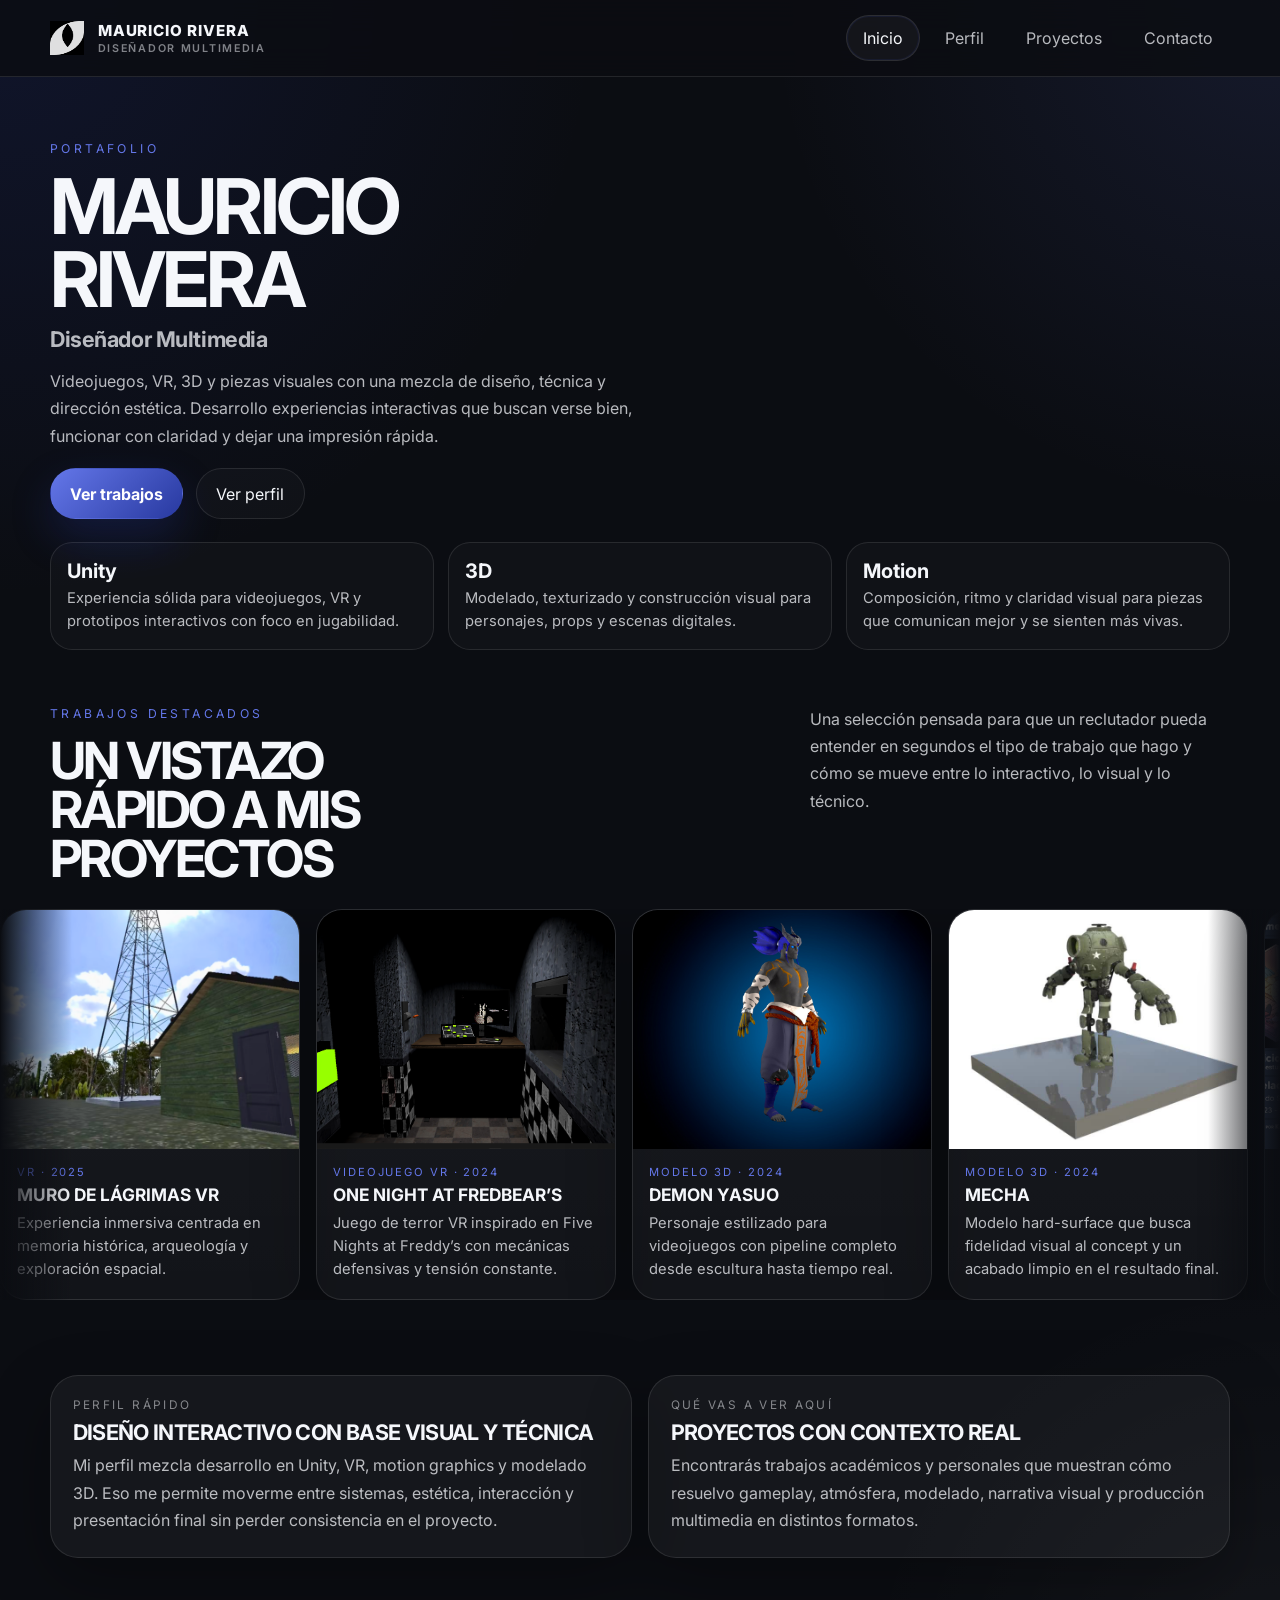
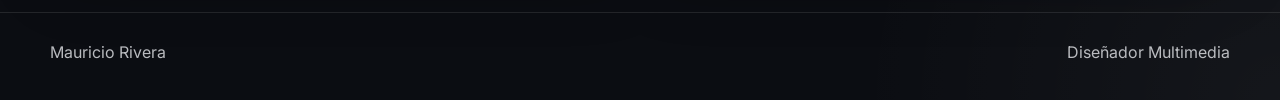
==== commit 669565de: "asdads" ====
--- a/index.html
+++ b/index.html
@@ -29,21 +29,22 @@
 </nav>
 
 <header class="hero reveal hero-compact">
-  <div class="container hero-stack">
-    <div class="hero-copy">
+  <div class="container hero-stack hero-stack-refined">
+    <div class="hero-copy hero-copy-refined">
       <div class="kicker">Portafolio</div>
-      <h1>Mauricio Rivera <span>Diseñador Multimedia</span></h1>
-      <p>Diseño y desarrollo proyectos interactivos, visuales y 3D que buscan verse bien, sentirse claros y conectar rápido con quien los usa. Mi trabajo cruza videojuegos, VR, motion graphics y modelado con una base técnica fuerte en Unity y producción visual.</p>
-      <div class="actions">
+      <h1 class="hero-title-refined">Mauricio Rivera</h1>
+      <div class="hero-subtitle-refined">Diseñador Multimedia</div>
+      <p>Videojuegos, VR, 3D y piezas visuales con una mezcla de diseño, técnica y dirección estética. Desarrollo experiencias interactivas que buscan verse bien, funcionar con claridad y dejar una impresión rápida.</p>
+      <div class="actions hero-actions-refined">
         <a class="btn primary magnetic" href="projects.html">Ver trabajos</a>
         <a class="btn magnetic" href="about.html">Ver perfil</a>
       </div>
     </div>
 
-    <div class="hero-info-grid">
-      <div class="metric glass lift"><strong>Unity</strong><span>Videojuegos, VR y prototipos interactivos con foco en jugabilidad y claridad.</span></div>
-      <div class="metric glass lift"><strong>3D</strong><span>Modelado, texturizado y construcción visual para assets, personajes y escenas.</span></div>
-      <div class="metric glass lift"><strong>Motion</strong><span>Piezas gráficas con ritmo visual, narrativa y comunicación más atractiva.</span></div>
+    <div class="hero-info-grid hero-info-grid-refined">
+      <div class="metric glass lift"><strong>Unity</strong><span>Experiencia sólida para videojuegos, VR y prototipos interactivos con foco en jugabilidad.</span></div>
+      <div class="metric glass lift"><strong>3D</strong><span>Modelado, texturizado y construcción visual para personajes, props y escenas digitales.</span></div>
+      <div class="metric glass lift"><strong>Motion</strong><span>Composición, ritmo y claridad visual para piezas que comunican mejor y se sienten más vivas.</span></div>
     </div>
   </div>
 </header>
--- a/styles.css
+++ b/styles.css
@@ -200,6 +200,46 @@
 .inline-link { display:inline-flex; margin-top:1rem; color: var(--accent-soft); font-weight:700; }
 .inline-link:hover { color: #a7b4ff; }
 
+
+.hero-title-refined {
+  font-size: clamp(2.6rem, 6.2vw, 4.8rem) !important;
+  line-height: .98;
+  letter-spacing: -.045em;
+  max-width: 9ch;
+}
+.hero-subtitle-refined {
+  margin-top: .55rem;
+  font-size: clamp(1rem, 2.1vw, 1.35rem);
+  color: var(--muted);
+  font-weight: 700;
+  letter-spacing: -.02em;
+}
+.hero-copy-refined p {
+  max-width: 62ch;
+  margin-top: 1rem;
+}
+.hero-stack-refined {
+  align-items: end;
+}
+.hero-info-grid-refined {
+  align-self: stretch;
+}
+.hero-actions-refined {
+  margin-top: 1.1rem;
+}
+@media (max-width: 760px) {
+  .hero-title-refined {
+    font-size: clamp(2rem, 9.5vw, 3rem) !important;
+    max-width: 100%;
+  }
+  .hero-subtitle-refined {
+    font-size: 1rem;
+  }
+  .hero-copy-refined p {
+    max-width: 100%;
+    font-size: .97rem;
+  }
+}
 @media (min-width: 761px) {
   .hero-stack { gap: 1.4rem; }
 }
